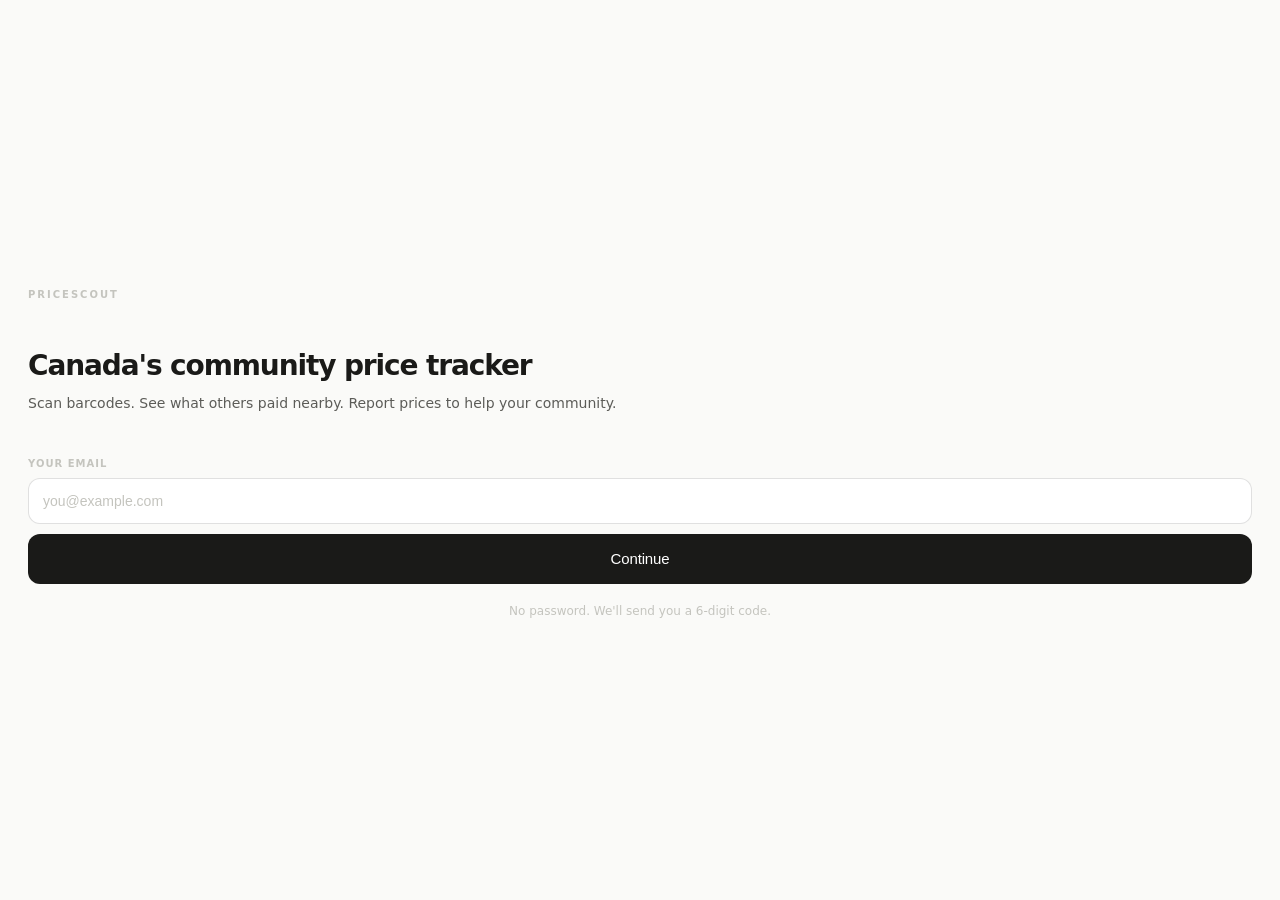
==== index.html @ a32fbfc9 "update7" ====
<!DOCTYPE html>
<html lang="en">
<head>
  <meta charset="UTF-8" />
  <meta name="viewport" content="width=device-width, initial-scale=1.0, viewport-fit=cover" />
  <meta name="theme-color" content="#FFFFFF" />
  <meta name="mobile-web-app-capable" content="yes" />
  <meta name="apple-mobile-web-app-capable" content="yes" />
  <meta name="apple-mobile-web-app-status-bar-style" content="default" />
  <meta name="apple-mobile-web-app-title" content="PriceScout" />
  <title>PriceScout</title>
  <link rel="manifest" href="manifest.json" />
  <link rel="stylesheet" href="css/style.css" />
</head>
<body>

  <!-- SCREEN: LOGIN (email entry) -->
  <div id="screen-login" class="screen active">
    <div class="screen-inner auth-screen">
      <div class="auth-logo">PRICESCOUT</div>
      <div class="auth-hero">Canada's community price tracker</div>
      <div class="auth-sub">Scan barcodes. See what others paid nearby. Report prices to help your community.</div>

      <div class="auth-form">
        <div class="form-group">
          <label class="form-label">Your email</label>
          <input type="email" id="loginEmail" placeholder="you@example.com" autocomplete="email" inputmode="email" />
        </div>
        <button class="btn-submit" id="btnSendCode">Continue</button>
      </div>

      <div class="auth-footer">No password. We'll send you a 6-digit code.</div>
    </div>
  </div>

  <!-- SCREEN: VERIFY CODE -->
  <div id="screen-verify" class="screen">
    <div class="screen-inner auth-screen">
      <button class="btn-back" id="btnBackToLogin">
        <svg width="16" height="16" viewBox="0 0 24 24" fill="none" stroke="currentColor" stroke-width="2.5"><polyline points="15 18 9 12 15 6"/></svg>
        Back
      </button>

      <div class="auth-logo">PRICESCOUT</div>
      <div class="auth-hero">Check your email</div>
      <div class="auth-sub" id="verifySub">We sent a 6-digit code to your email address.</div>

      <div class="auth-form">
        <div class="form-group">
          <label class="form-label">6-digit code</label>
          <input type="text" id="verifyCode" placeholder="000000" maxlength="6" inputmode="numeric" pattern="[0-9]*" autocomplete="one-time-code" class="verify-code-input" />
        </div>
        <button class="btn-submit" id="btnVerifyCode">Sign in</button>
        <button class="btn-ghost" id="btnResendCode">Resend code</button>
      </div>

      <div class="auth-footer">Code expires in 10 minutes.</div>
    </div>
  </div>


  <!-- SCREEN: ONBOARDING -->
  <div id="screen-onboard" class="screen">
    <div class="screen-inner auth-screen">
      <div class="auth-logo">PRICESCOUT</div>
      <div class="auth-hero">Welcome to the community</div>
      <div class="auth-sub">PriceScout runs on people like you. Scan a product, report what you paid, and help other Canadians shop smarter.</div>

      <div class="onboard-steps">
        <div class="onboard-step">
          <div class="onboard-icon">
            <svg width="20" height="20" viewBox="0 0 24 24" fill="none" stroke="currentColor" stroke-width="1.5"><path d="M23 19a2 2 0 0 1-2 2H3a2 2 0 0 1-2-2V8a2 2 0 0 1 2-2h4l2-3h6l2 3h4a2 2 0 0 1 2 2z"/><circle cx="12" cy="13" r="4"/></svg>
          </div>
          <div>
            <div class="onboard-step-title">Scan any barcode</div>
            <div class="onboard-step-body">Point your camera at any product barcode — groceries, electronics, hardware, anything.</div>
          </div>
        </div>
        <div class="onboard-step">
          <div class="onboard-icon">
            <svg width="20" height="20" viewBox="0 0 24 24" fill="none" stroke="currentColor" stroke-width="1.5"><path d="M21 10c0 7-9 13-9 13s-9-6-9-13a9 9 0 0 1 18 0z"/><circle cx="12" cy="10" r="3"/></svg>
          </div>
          <div>
            <div class="onboard-step-title">See prices near you</div>
            <div class="onboard-step-body">Community-reported prices from real stores in your area, sorted cheapest first.</div>
          </div>
        </div>
        <div class="onboard-step">
          <div class="onboard-icon">
            <svg width="20" height="20" viewBox="0 0 24 24" fill="none" stroke="currentColor" stroke-width="1.5"><line x1="12" y1="5" x2="12" y2="19"/><line x1="5" y1="12" x2="19" y2="12"/></svg>
          </div>
          <div>
            <div class="onboard-step-title">Report what you paid</div>
            <div class="onboard-step-body">Every report you submit helps someone else make a better decision. The data belongs to the community.</div>
          </div>
        </div>
        <div class="onboard-step">
          <div class="onboard-icon">
            <svg width="20" height="20" viewBox="0 0 24 24" fill="none" stroke="currentColor" stroke-width="1.5"><path d="M4 15s1-1 4-1 5 2 8 2 4-1 4-1V3s-1 1-4 1-5-2-8-2-4 1-4 1z"/><line x1="4" y1="22" x2="4" y2="15"/></svg>
          </div>
          <div>
            <div class="onboard-step-title">Flag outdated prices</div>
            <div class="onboard-step-body">See a price that's wrong? Flag it and suggest the current one. Three confirmations updates it automatically.</div>
          </div>
        </div>
      </div>

      <div class="onboard-note">No ads. No retailer relationships. No agenda.<br>Just Canadians helping Canadians.</div>

      <button class="btn-submit" id="btnStartScanning">Start scanning</button>
    </div>
  </div>

  <!-- SCREEN: SCAN -->
  <div id="screen-scan" class="screen">
    <header class="app-header">
      <div class="wordmark">PRICESCOUT</div>
      <button class="btn-account" id="btnAccount">
        <svg width="18" height="18" viewBox="0 0 24 24" fill="none" stroke="currentColor" stroke-width="2"><circle cx="12" cy="8" r="4"/><path d="M4 20c0-4 3.6-7 8-7s8 3 8 7"/></svg>
      </button>
    </header>
    <div class="scan-area">
      <div>
        <div class="hero-label">Scan anything.<br>Compare everywhere.</div>
        <div class="hero-sub">Community-reported Canadian prices</div>
      </div>
      <div class="scanner-frame" id="scannerFrame">
        <video id="cameraFeed" autoplay playsinline muted></video>
        <div class="scanner-overlay">
          <div class="corner tl"></div>
          <div class="corner tr"></div>
          <div class="corner bl"></div>
          <div class="corner br"></div>
          <div class="scan-line"></div>
        </div>
        <div class="scanner-idle" id="scannerIdle">
          <svg width="40" height="40" viewBox="0 0 24 24" fill="none" stroke="currentColor" stroke-width="1.5">
            <rect x="3" y="3" width="7" height="7" rx="1"/><rect x="14" y="3" width="7" height="7" rx="1"/>
            <rect x="3" y="14" width="7" height="7" rx="1"/>
            <path d="M14 14h2v2h-2zM18 14h3v3h-1M14 18v3h3M20 20h1v1h-1z"/>
          </svg>
          <div class="scanner-idle-text">Camera off</div>
        </div>
      </div>
      <div class="scan-actions">
        <button class="btn-primary" id="btnStartCamera">
          <svg width="18" height="18" viewBox="0 0 24 24" fill="none" stroke="currentColor" stroke-width="2"><path d="M23 19a2 2 0 0 1-2 2H3a2 2 0 0 1-2-2V8a2 2 0 0 1 2-2h4l2-3h6l2 3h4a2 2 0 0 1 2 2z"/><circle cx="12" cy="13" r="4"/></svg>
          Scan barcode
        </button>
        <div class="divider-row"><span class="divider-text">or enter manually</span></div>
        <div class="manual-entry">
          <input type="text" id="manualCode" placeholder="Barcode or model number" autocomplete="off" autocorrect="off" spellcheck="false" />
          <button class="btn-secondary" id="btnManualSearch">Search</button>
        </div>
      </div>
    </div>
  </div>

  <!-- SCREEN: RESULTS -->
  <div id="screen-results" class="screen">
    <div class="screen-inner">
      <div class="results-header">
        <button class="btn-back" id="btnBackToScan">
          <svg width="16" height="16" viewBox="0 0 24 24" fill="none" stroke="currentColor" stroke-width="2.5"><polyline points="15 18 9 12 15 6"/></svg>
          Back
        </button>
        <button class="btn-new-scan" id="btnNewScan">New scan</button>
      </div>
      <div class="results-product">
        <div class="results-product-name" id="resultsProductName">Loading...</div>
        <div class="results-meta" id="resultsMeta"></div>
      </div>
      <div class="location-bar">
        <div class="location-bar-inner">
          <svg width="13" height="13" viewBox="0 0 24 24" fill="none" stroke="currentColor" stroke-width="2"><circle cx="12" cy="12" r="3"/><path d="M12 1v4M12 19v4M4.22 4.22l2.83 2.83M16.95 16.95l2.83 2.83M1 12h4M19 12h4M4.22 19.78l2.83-2.83M16.95 7.05l2.83-2.83"/></svg>
          <span id="locationLabel">Detecting location...</span>
        </div>
        <div class="radius-pills">
          <button class="radius-pill" data-km="10">10km</button>
          <button class="radius-pill active" data-km="25">25km</button>
          <button class="radius-pill" data-km="50">50km</button>
          <button class="radius-pill" data-km="100">100km</button>
        </div>
      </div>
      <button class="btn-report" id="btnReport">
        <svg width="16" height="16" viewBox="0 0 24 24" fill="none" stroke="currentColor" stroke-width="2.5"><line x1="12" y1="5" x2="12" y2="19"/><line x1="5" y1="12" x2="19" y2="12"/></svg>
        Report a price
      </button>
      <div class="results-list" id="resultsList">
        <div class="loading-state">
          <div class="spinner"></div>
          <div class="loading-text">Looking up prices...</div>
        </div>
      </div>
    </div>
  </div>

  <!-- SCREEN: REPORT -->
  <div id="screen-report" class="screen">
    <div class="screen-inner">
      <button class="btn-back" id="btnBackToResults">
        <svg width="16" height="16" viewBox="0 0 24 24" fill="none" stroke="currentColor" stroke-width="2.5"><polyline points="15 18 9 12 15 6"/></svg>
        Back
      </button>
      <div class="report-header">
        <div class="report-title">Report a price</div>
        <div class="report-subtitle">Help other shoppers in your area</div>
      </div>
      <div class="product-preview">
        <div class="product-image-wrap" id="reportProductImage">
          <svg width="22" height="22" viewBox="0 0 24 24" fill="none" stroke="currentColor" stroke-width="1.5"><rect x="3" y="3" width="18" height="18" rx="2"/></svg>
        </div>
        <div>
          <div class="product-name" id="reportProductName">Product</div>
          <div class="product-brand" id="reportProductBrand"></div>
        </div>
      </div>
      <div class="form-section">
        <div class="form-group">
          <label class="form-label">Store name</label>
          <div class="autocomplete-wrap">
            <input type="text" id="reportStore" placeholder="e.g. Canadian Tire, Walmart, Costco" autocomplete="off" />
            <div class="autocomplete-list" id="storeList" style="display:none"></div>
          </div>
        </div>
        <div class="form-group">
          <label class="form-label">Price you paid</label>
          <div class="price-input-wrap">
            <span class="price-symbol">$</span>
            <input type="number" id="reportPrice" placeholder="0.00" step="0.01" min="0" />
          </div>
        </div>
        <div class="form-group">
          <label class="form-label">Your location</label>
          <div class="city-row" style="align-items:flex-start">
            <div class="autocomplete-wrap" style="flex:1">
              <input type="text" id="reportCity" placeholder="City" autocomplete="off" />
              <div class="autocomplete-list" id="cityList" style="display:none"></div>
            </div>
            <button class="btn-detect" id="btnDetectReport">
              <svg width="14" height="14" viewBox="0 0 24 24" fill="none" stroke="currentColor" stroke-width="2"><circle cx="12" cy="12" r="3"/><path d="M12 1v4M12 19v4M4.22 4.22l2.83 2.83M16.95 16.95l2.83 2.83M1 12h4M19 12h4M4.22 19.78l2.83-2.83M16.95 7.05l2.83-2.83"/></svg>
              Detect
            </button>
          </div>
        </div>
      </div>
      <button class="btn-submit" id="btnSubmitReport">Submit price</button>
    </div>
  </div>

  <!-- SCREEN: ACCOUNT -->
  <div id="screen-account" class="screen">
    <div class="screen-inner">
      <button class="btn-back" id="btnBackFromAccount">
        <svg width="16" height="16" viewBox="0 0 24 24" fill="none" stroke="currentColor" stroke-width="2.5"><polyline points="15 18 9 12 15 6"/></svg>
        Back
      </button>
      <div class="account-header">
        <div class="account-avatar" id="accountAvatar">?</div>
        <div class="account-email" id="accountEmail"></div>
        <div class="account-since" id="accountSince"></div>
      </div>
      <div class="account-stats">
        <div class="stat-card">
          <div class="stat-number" id="statReports">—</div>
          <div class="stat-label">Prices reported</div>
        </div>
      </div>
      <div class="donate-section">
        <div class="donate-label">PriceScout is free for everyone, forever.</div>
        <div class="donate-sub">If it's useful to you, help keep it running.</div>
        <a href="https://buymeacoffee.com/mypricescout" target="_blank" rel="noopener noreferrer" class="btn-donate">
          ☕ Buy me a coffee
        </a>
      </div>

      <button class="btn-signout" id="btnSignOut">Sign out</button>
    </div>
  </div>

  <div class="toast" id="toast"></div>
  <script src="js/cities.js"></script>
  <script src="js/app.js"></script>
</body>
</html>
---- css/style.css ----
*, *::before, *::after {
  box-sizing: border-box;
  margin: 0;
  padding: 0;
  -webkit-tap-highlight-color: transparent;
}

:root {
  --bg: #FAFAF8;
  --surface: #FFFFFF;
  --surface-2: #F4F3F0;
  --surface-3: #EBEBЕ8;
  --border: rgba(0,0,0,0.07);
  --border-mid: rgba(0,0,0,0.12);
  --border-strong: rgba(0,0,0,0.18);
  --ink: #1A1A18;
  --ink-2: #5C5C58;
  --ink-3: #9C9C96;
  --ink-4: #C4C4BE;
  --accent: #1A1A18;
  --green: #3B6D11;
  --green-bg: #EAF3DE;
  --amber: #854F0B;
  --amber-bg: #FAEEDA;
  --radius-xs: 6px;
  --radius-sm: 8px;
  --radius-md: 12px;
  --radius-lg: 16px;
  --radius-xl: 22px;
  --safe-top: env(safe-area-inset-top, 0px);
  --safe-bottom: env(safe-area-inset-bottom, 0px);
}

html, body {
  height: 100%;
  background: var(--bg);
  color: var(--ink);
  font-family: -apple-system, BlinkMacSystemFont, 'SF Pro Text', 'Segoe UI', system-ui, sans-serif;
  overflow: hidden;
  -webkit-font-smoothing: antialiased;
  font-size: 15px;
  line-height: 1.5;
}

.screen {
  position: fixed;
  inset: 0;
  display: none;
  flex-direction: column;
  background: var(--bg);
  overflow-y: auto;
  overflow-x: hidden;
  padding-top: var(--safe-top);
  padding-bottom: var(--safe-bottom);
}

.screen.active { display: flex; }

.screen-inner {
  display: flex;
  flex-direction: column;
  min-height: 100%;
  padding: 0 20px 48px;
}

/* ── AUTH SCREENS ── */

.auth-screen {
  padding: 0 28px 48px;
  justify-content: center;
  min-height: 100%;
}

.auth-logo {
  font-size: 10px;
  font-weight: 600;
  letter-spacing: 0.2em;
  color: var(--ink-4);
  text-transform: uppercase;
  margin-bottom: 48px;
  padding-top: 56px;
}

.auth-hero {
  font-size: 28px;
  font-weight: 600;
  color: var(--ink);
  letter-spacing: -0.04em;
  line-height: 1.15;
  margin-bottom: 10px;
}

.auth-sub {
  font-size: 14px;
  color: var(--ink-2);
  line-height: 1.65;
  margin-bottom: 40px;
}

.auth-form {
  display: flex;
  flex-direction: column;
  gap: 10px;
}

.auth-footer {
  font-size: 12px;
  color: var(--ink-4);
  text-align: center;
  margin-top: 18px;
  line-height: 1.6;
}

/* ── SCAN SCREEN ── */

.app-header {
  padding: 20px 20px 0;
  display: flex;
  align-items: center;
  justify-content: center;
  position: relative;
}

.wordmark {
  font-size: 10px;
  font-weight: 600;
  letter-spacing: 0.2em;
  color: var(--ink-4);
  text-transform: uppercase;
}

.btn-account {
  position: absolute;
  right: 20px;
  width: 34px;
  height: 34px;
  background: var(--surface);
  border: 0.5px solid var(--border-mid);
  border-radius: 50%;
  display: flex;
  align-items: center;
  justify-content: center;
  cursor: pointer;
  color: var(--ink-2);
  transition: background 0.15s;
}

.btn-account:active { background: var(--surface-2); }

.scan-area {
  flex: 1;
  display: flex;
  flex-direction: column;
  align-items: center;
  padding: 20px 20px 36px;
  gap: 22px;
}

.hero-label {
  font-size: 24px;
  font-weight: 600;
  color: var(--ink);
  text-align: center;
  letter-spacing: -0.035em;
  line-height: 1.2;
}

.hero-sub {
  font-size: 13px;
  color: var(--ink-3);
  text-align: center;
  margin-top: 7px;
  letter-spacing: 0.01em;
}

.scanner-frame {
  position: relative;
  width: 100%;
  max-width: 280px;
  aspect-ratio: 1 / 1;
  background: var(--surface);
  border-radius: var(--radius-xl);
  overflow: hidden;
  border: 0.5px solid var(--border-mid);
}

#cameraFeed {
  width: 100%;
  height: 100%;
  object-fit: cover;
  display: none;
}

#cameraFeed.active { display: block; }

.scanner-overlay {
  position: absolute;
  inset: 0;
  pointer-events: none;
}

.corner { position: absolute; width: 20px; height: 20px; }
.corner.tl { top: 18px; left: 18px; border-top: 1.5px solid var(--ink); border-left: 1.5px solid var(--ink); border-radius: 2px 0 0 0; }
.corner.tr { top: 18px; right: 18px; border-top: 1.5px solid var(--ink); border-right: 1.5px solid var(--ink); border-radius: 0 2px 0 0; }
.corner.bl { bottom: 18px; left: 18px; border-bottom: 1.5px solid var(--ink); border-left: 1.5px solid var(--ink); border-radius: 0 0 0 2px; }
.corner.br { bottom: 18px; right: 18px; border-bottom: 1.5px solid var(--ink); border-right: 1.5px solid var(--ink); border-radius: 0 0 2px 0; }

.scan-line {
  position: absolute;
  left: 22px;
  right: 22px;
  height: 1px;
  background: var(--ink);
  animation: scanMove 2.2s ease-in-out infinite;
  opacity: 0.15;
}

@keyframes scanMove {
  0%   { top: 22px; opacity: 0; }
  8%   { opacity: 0.15; }
  92%  { opacity: 0.15; }
  100% { top: calc(100% - 22px); opacity: 0; }
}

.scanner-idle {
  position: absolute;
  inset: 0;
  display: flex;
  flex-direction: column;
  align-items: center;
  justify-content: center;
  gap: 10px;
}

.scanner-idle svg { opacity: 0.12; }
.scanner-idle-text { font-size: 11px; color: var(--ink-4); letter-spacing: 0.06em; text-transform: uppercase; }

.scan-actions {
  width: 100%;
  max-width: 280px;
  display: flex;
  flex-direction: column;
  gap: 9px;
}

/* ── BUTTONS ── */

.btn-primary {
  width: 100%;
  height: 48px;
  background: var(--ink);
  color: #fff;
  border: none;
  border-radius: var(--radius-md);
  font-size: 14px;
  font-weight: 500;
  cursor: pointer;
  display: flex;
  align-items: center;
  justify-content: center;
  gap: 8px;
  transition: opacity 0.15s, transform 0.1s;
  letter-spacing: -0.01em;
}

.btn-primary:active { opacity: 0.75; transform: scale(0.98); }

.btn-secondary {
  height: 46px;
  padding: 0 16px;
  background: var(--surface);
  border: 0.5px solid var(--border-mid);
  border-radius: var(--radius-md);
  color: var(--ink);
  font-size: 14px;
  font-weight: 500;
  cursor: pointer;
  white-space: nowrap;
  transition: background 0.15s;
}

.btn-secondary:active { background: var(--surface-2); }

.btn-submit {
  width: 100%;
  height: 50px;
  background: var(--ink);
  color: #fff;
  border: none;
  border-radius: var(--radius-md);
  font-size: 15px;
  font-weight: 500;
  cursor: pointer;
  transition: opacity 0.15s, transform 0.1s;
  letter-spacing: -0.01em;
}

.btn-submit:active { opacity: 0.75; transform: scale(0.98); }
.btn-submit:disabled { opacity: 0.35; }

.btn-ghost {
  width: 100%;
  height: 44px;
  background: none;
  border: none;
  color: var(--ink-3);
  font-size: 14px;
  font-weight: 400;
  cursor: pointer;
}

.btn-ghost:active { opacity: 0.6; }

.btn-back {
  display: inline-flex;
  align-items: center;
  gap: 3px;
  background: none;
  border: none;
  color: var(--ink-3);
  font-size: 13px;
  font-weight: 400;
  cursor: pointer;
  padding: 18px 0 14px;
  letter-spacing: 0.01em;
}

.btn-detect {
  height: 46px;
  padding: 0 14px;
  background: var(--surface);
  border: 0.5px solid var(--border-mid);
  border-radius: var(--radius-md);
  color: var(--ink-2);
  font-size: 13px;
  font-weight: 500;
  cursor: pointer;
  display: flex;
  align-items: center;
  gap: 5px;
  white-space: nowrap;
}

.btn-detect:active { background: var(--surface-2); }

/* ── DIVIDER ── */

.divider-row {
  display: flex;
  align-items: center;
  gap: 10px;
  padding: 2px 0;
}

.divider-row::before, .divider-row::after {
  content: '';
  flex: 1;
  height: 0.5px;
  background: var(--border-mid);
}

.divider-text { font-size: 11px; color: var(--ink-4); letter-spacing: 0.04em; }

/* ── INPUTS ── */

.manual-entry { display: flex; gap: 8px; }

.manual-entry input {
  flex: 1;
  height: 46px;
  background: var(--surface);
  border: 0.5px solid var(--border-mid);
  border-radius: var(--radius-md);
  color: var(--ink);
  font-size: 14px;
  padding: 0 14px;
  outline: none;
  transition: border-color 0.15s;
  font-family: 'SF Mono', 'Fira Code', monospace;
  letter-spacing: 0.03em;
}

.manual-entry input::placeholder {
  color: var(--ink-4);
  font-family: -apple-system, system-ui, sans-serif;
  font-size: 13px;
  letter-spacing: 0;
}

.manual-entry input:focus { border-color: var(--border-strong); }

.form-group { display: flex; flex-direction: column; gap: 7px; }

.form-label {
  font-size: 10px;
  font-weight: 600;
  letter-spacing: 0.1em;
  color: var(--ink-4);
  text-transform: uppercase;
}

.form-group input {
  height: 46px;
  background: var(--surface);
  border: 0.5px solid var(--border-mid);
  border-radius: var(--radius-md);
  color: var(--ink);
  font-size: 15px;
  padding: 0 14px;
  outline: none;
  transition: border-color 0.15s;
  width: 100%;
}

.form-group input::placeholder { color: var(--ink-4); font-size: 14px; }
.form-group input:focus { border-color: var(--border-strong); }

.price-input-wrap { position: relative; display: flex; align-items: center; }

.price-symbol {
  position: absolute;
  left: 14px;
  font-size: 16px;
  font-weight: 500;
  color: var(--ink-3);
  pointer-events: none;
}

.price-input-wrap input {
  padding-left: 28px !important;
  font-size: 22px !important;
  font-weight: 600 !important;
  letter-spacing: -0.02em;
}

.city-row { display: flex; gap: 8px; }
.city-row input { flex: 1; }

/* ── RESULTS SCREEN ── */

.results-header {
  display: flex;
  justify-content: space-between;
  align-items: center;
}

.btn-new-scan {
  height: 30px;
  padding: 0 12px;
  background: var(--surface);
  border: 0.5px solid var(--border-mid);
  border-radius: var(--radius-xs);
  color: var(--ink-3);
  font-size: 12px;
  font-weight: 400;
  cursor: pointer;
  margin-top: 18px;
  letter-spacing: 0.01em;
}

.results-product {
  margin: 12px 0 18px;
  padding-bottom: 18px;
  border-bottom: 0.5px solid var(--border);
}

.results-product-name {
  font-size: 19px;
  font-weight: 600;
  line-height: 1.2;
  color: var(--ink);
  letter-spacing: -0.03em;
}

.results-meta {
  font-size: 12px;
  color: var(--ink-3);
  margin-top: 4px;
  letter-spacing: 0.01em;
}

.location-bar {
  display: flex;
  align-items: center;
  justify-content: space-between;
  margin-bottom: 14px;
  gap: 10px;
}

.location-bar-inner {
  display: flex;
  align-items: center;
  gap: 5px;
  font-size: 12px;
  color: var(--ink-3);
  flex: 1;
  min-width: 0;
  white-space: nowrap;
  overflow: hidden;
  text-overflow: ellipsis;
}

.radius-pills { display: flex; gap: 4px; flex-shrink: 0; }

.radius-pill {
  height: 26px;
  padding: 0 9px;
  background: var(--surface);
  border: 0.5px solid var(--border-mid);
  border-radius: 20px;
  color: var(--ink-3);
  font-size: 11px;
  font-weight: 500;
  cursor: pointer;
  transition: all 0.15s;
}

.radius-pill.active {
  background: var(--ink);
  border-color: var(--ink);
  color: #fff;
}

.btn-report {
  width: 100%;
  height: 42px;
  background: var(--surface);
  border: 0.5px solid var(--border-mid);
  border-radius: var(--radius-md);
  color: var(--ink-2);
  font-size: 13px;
  font-weight: 500;
  cursor: pointer;
  display: flex;
  align-items: center;
  justify-content: center;
  gap: 6px;
  margin-bottom: 16px;
  transition: background 0.15s;
  letter-spacing: 0.01em;
}

.btn-report:active { background: var(--surface-2); }

/* ── RESULT CARDS ── */

.results-count {
  font-size: 10px;
  font-weight: 600;
  letter-spacing: 0.1em;
  color: var(--ink-4);
  margin-bottom: 10px;
  text-transform: uppercase;
}

.loading-state {
  display: flex;
  flex-direction: column;
  align-items: center;
  gap: 14px;
  padding: 64px 20px;
}

.spinner {
  width: 22px;
  height: 22px;
  border: 1.5px solid var(--border-mid);
  border-top-color: var(--ink);
  border-radius: 50%;
  animation: spin 0.65s linear infinite;
}

@keyframes spin { to { transform: rotate(360deg); } }
.loading-text { font-size: 13px; color: var(--ink-3); }

.result-card {
  background: var(--surface);
  border: 0.5px solid var(--border);
  border-radius: var(--radius-lg);
  padding: 14px 16px;
  margin-bottom: 8px;
  display: flex;
  align-items: center;
  gap: 12px;
  position: relative;
  transition: border-color 0.15s;
}

.result-card.best-price { border-color: var(--border-strong); }

.best-badge {
  position: absolute;
  top: -1px;
  right: 14px;
  background: var(--ink);
  color: #fff;
  font-size: 9px;
  font-weight: 600;
  letter-spacing: 0.08em;
  padding: 3px 8px;
  border-radius: 0 0 6px 6px;
  text-transform: uppercase;
}

.result-store-initial {
  width: 38px;
  height: 38px;
  border-radius: var(--radius-sm);
  background: var(--surface-2);
  border: 0.5px solid var(--border);
  display: flex;
  align-items: center;
  justify-content: center;
  font-size: 14px;
  font-weight: 600;
  color: var(--ink-2);
  flex-shrink: 0;
}

.result-info { flex: 1; min-width: 0; }

.result-store {
  font-size: 14px;
  font-weight: 500;
  color: var(--ink);
  white-space: nowrap;
  overflow: hidden;
  text-overflow: ellipsis;
}

.result-location {
  font-size: 11px;
  color: var(--ink-3);
  margin-top: 2px;
  white-space: nowrap;
  overflow: hidden;
  text-overflow: ellipsis;
}

.result-age { font-size: 10px; color: var(--ink-4); margin-top: 2px; }

.result-right { text-align: right; flex-shrink: 0; }

.result-price {
  font-size: 18px;
  font-weight: 600;
  color: var(--ink);
  font-variant-numeric: tabular-nums;
  letter-spacing: -0.03em;
}

.result-price.best { color: var(--green); }

.flag-btn {
  background: none;
  border: none;
  cursor: pointer;
  padding: 4px;
  color: var(--ink-4);
  flex-shrink: 0;
  display: flex;
  align-items: center;
  transition: color 0.15s;
}

.flag-btn:active { color: var(--ink-2); }

/* ── EMPTY STATE ── */

.empty-state {
  text-align: center;
  padding: 52px 20px;
}

.empty-icon { font-size: 32px; margin-bottom: 14px; opacity: 0.25; }

.empty-title {
  font-size: 16px;
  font-weight: 600;
  color: var(--ink);
  margin-bottom: 8px;
  letter-spacing: -0.02em;
}

.empty-body {
  font-size: 13px;
  color: var(--ink-3);
  line-height: 1.65;
}

.empty-cta {
  display: inline-flex;
  align-items: center;
  gap: 6px;
  margin-top: 20px;
  height: 42px;
  padding: 0 18px;
  background: var(--ink);
  color: #fff;
  border: none;
  border-radius: var(--radius-md);
  font-size: 13px;
  font-weight: 500;
  cursor: pointer;
}

/* ── REPORT SCREEN ── */

.report-header { margin: 4px 0 20px; }

.report-title {
  font-size: 22px;
  font-weight: 600;
  letter-spacing: -0.035em;
  color: var(--ink);
}

.report-subtitle {
  font-size: 13px;
  color: var(--ink-3);
  margin-top: 5px;
}

.product-preview {
  display: flex;
  align-items: center;
  gap: 12px;
  background: var(--surface);
  border: 0.5px solid var(--border);
  border-radius: var(--radius-lg);
  padding: 12px 14px;
  margin-bottom: 24px;
}

.product-image-wrap {
  width: 40px;
  height: 40px;
  border-radius: var(--radius-sm);
  background: var(--surface-2);
  overflow: hidden;
  flex-shrink: 0;
  display: flex;
  align-items: center;
  justify-content: center;
}

.product-image-wrap img { width: 100%; height: 100%; object-fit: contain; }
.product-image-wrap svg { opacity: 0.18; }

.product-name {
  font-size: 13px;
  font-weight: 500;
  color: var(--ink);
  line-height: 1.35;
}

.product-brand { font-size: 11px; color: var(--ink-3); margin-top: 2px; }

.form-section { display: flex; flex-direction: column; gap: 16px; flex: 1; }

/* ── ACCOUNT SCREEN ── */

.account-header {
  display: flex;
  flex-direction: column;
  align-items: center;
  padding: 24px 0 28px;
  border-bottom: 0.5px solid var(--border);
  margin-bottom: 24px;
}

.account-avatar {
  width: 56px;
  height: 56px;
  background: var(--surface-2);
  border: 0.5px solid var(--border-mid);
  border-radius: 50%;
  display: flex;
  align-items: center;
  justify-content: center;
  font-size: 20px;
  font-weight: 600;
  color: var(--ink-2);
  margin-bottom: 12px;
}

.account-email { font-size: 15px; font-weight: 500; color: var(--ink); margin-bottom: 3px; }
.account-since { font-size: 12px; color: var(--ink-4); }

.account-stats { display: flex; gap: 10px; margin-bottom: 28px; }

.stat-card {
  flex: 1;
  background: var(--surface);
  border: 0.5px solid var(--border);
  border-radius: var(--radius-lg);
  padding: 18px;
  text-align: center;
}

.stat-number {
  font-size: 28px;
  font-weight: 600;
  color: var(--ink);
  letter-spacing: -0.04em;
  margin-bottom: 4px;
}

.stat-label { font-size: 11px; color: var(--ink-3); letter-spacing: 0.02em; }

.btn-signout {
  width: 100%;
  height: 46px;
  background: none;
  border: 0.5px solid var(--border-mid);
  border-radius: var(--radius-md);
  color: var(--ink-3);
  font-size: 14px;
  font-weight: 400;
  cursor: pointer;
}

.btn-signout:active { background: var(--surface-2); }

/* ── DONATE ── */

.donate-section {
  background: var(--surface);
  border: 0.5px solid var(--border);
  border-radius: var(--radius-lg);
  padding: 20px;
  text-align: center;
  margin-bottom: 14px;
}

.donate-label {
  font-size: 14px;
  font-weight: 500;
  color: var(--ink);
  letter-spacing: -0.01em;
  margin-bottom: 5px;
}

.donate-sub {
  font-size: 12px;
  color: var(--ink-3);
  margin-bottom: 16px;
  line-height: 1.6;
}

.btn-donate {
  display: inline-flex;
  align-items: center;
  gap: 7px;
  height: 42px;
  padding: 0 18px;
  background: #FFDD00;
  color: #3A2800;
  border-radius: var(--radius-md);
  font-size: 13px;
  font-weight: 600;
  text-decoration: none;
  transition: opacity 0.15s;
}

.btn-donate:active { opacity: 0.85; }

/* ── AUTOCOMPLETE ── */

.autocomplete-wrap { position: relative; width: 100%; }

.autocomplete-list {
  position: absolute;
  top: calc(100% + 4px);
  left: 0;
  right: 0;
  background: var(--surface);
  border: 0.5px solid var(--border-mid);
  border-radius: var(--radius-md);
  box-shadow: 0 4px 16px rgba(0,0,0,0.06);
  z-index: 50;
  max-height: 190px;
  overflow-y: auto;
}

.autocomplete-item {
  padding: 11px 14px;
  font-size: 14px;
  color: var(--ink);
  cursor: pointer;
  border-bottom: 0.5px solid var(--border);
}

.autocomplete-item:last-child { border-bottom: none; }
.autocomplete-item:active { background: var(--surface-2); }

/* ── FLAG / SUGGESTION ── */

.flag-notice {
  background: var(--amber-bg);
  border: 0.5px solid rgba(133,79,11,0.2);
  border-radius: var(--radius-md);
  padding: 13px 14px;
  margin-top: 6px;
  margin-bottom: 4px;
}

.flag-notice-title {
  font-size: 10px;
  font-weight: 700;
  letter-spacing: 0.1em;
  text-transform: uppercase;
  color: var(--amber);
  margin-bottom: 6px;
}

.flag-notice-body {
  font-size: 13px;
  color: var(--amber);
  line-height: 1.55;
  margin-bottom: 10px;
}

.suggest-price-row { display: flex; gap: 8px; align-items: center; }
.suggest-price-wrap { position: relative; flex: 1; }

.suggest-price-input {
  width: 100%;
  height: 36px;
  background: rgba(255,255,255,0.7);
  border: 0.5px solid rgba(133,79,11,0.3);
  border-radius: var(--radius-sm);
  padding: 0 10px 0 22px;
  font-size: 15px;
  font-weight: 600;
  color: var(--ink);
  outline: none;
}

.suggest-price-symbol {
  position: absolute;
  left: 8px;
  top: 50%;
  transform: translateY(-50%);
  font-size: 13px;
  color: var(--ink-3);
  pointer-events: none;
}

.btn-suggest {
  height: 36px;
  padding: 0 14px;
  background: var(--amber);
  color: #fff;
  border: none;
  border-radius: var(--radius-sm);
  font-size: 12px;
  font-weight: 600;
  cursor: pointer;
  white-space: nowrap;
}

.btn-suggest:active { opacity: 0.85; }

.confirm-notice {
  background: var(--green-bg);
  border: 0.5px solid rgba(59,109,17,0.2);
  border-radius: var(--radius-md);
  padding: 10px 14px;
  margin-top: 6px;
  font-size: 12px;
  color: var(--green);
  font-weight: 500;
}

.btn-confirm-price {
  display: inline-flex;
  align-items: center;
  gap: 5px;
  margin-top: 8px;
  height: 30px;
  padding: 0 12px;
  background: var(--green);
  color: #fff;
  border: none;
  border-radius: var(--radius-sm);
  font-size: 12px;
  font-weight: 600;
  cursor: pointer;
}

/* ── TOAST ── */

.toast {
  position: fixed;
  bottom: calc(20px + var(--safe-bottom));
  left: 20px;
  right: 20px;
  background: var(--ink);
  color: rgba(255,255,255,0.9);
  font-size: 13px;
  font-weight: 400;
  padding: 11px 16px;
  border-radius: var(--radius-md);
  text-align: center;
  pointer-events: none;
  opacity: 0;
  transform: translateY(5px);
  transition: opacity 0.2s, transform 0.2s;
  z-index: 100;
  letter-spacing: 0.01em;
}

.toast.visible { opacity: 1; transform: translateY(0); }

/* ── LOCATION / VERIFY SCREENS ── */

#screen-location .screen-inner { padding-top: 0; }
#screen-location .location-section { flex: 1; }

.section-label {
  font-size: 10px;
  font-weight: 600;
  letter-spacing: 0.1em;
  color: var(--ink-4);
  margin-bottom: 9px;
  text-transform: uppercase;
}

.country-row { margin-top: 22px; }

.country-row select {
  width: 100%;
  height: 46px;
  background: var(--surface);
  border: 0.5px solid var(--border-mid);
  border-radius: var(--radius-md);
  color: var(--ink);
  font-size: 15px;
  padding: 0 14px;
  outline: none;
  appearance: none;
  background-image: url("data:image/svg+xml,%3Csvg xmlns='http://www.w3.org/2000/svg' width='12' height='12' viewBox='0 0 24 24' fill='none' stroke='%23C4C4BE' stroke-width='2'%3E%3Cpolyline points='6 9 12 15 18 9'/%3E%3C/svg%3E");
  background-repeat: no-repeat;
  background-position: right 14px center;
  cursor: pointer;
}

#screen-verify .auth-screen { padding-top: 0; }

.verify-code-input {
  font-size: 32px !important;
  font-weight: 600 !important;
  letter-spacing: 0.22em !important;
  text-align: center !important;
}

/* ── ONBOARDING ── */

.onboard-steps {
  display: flex;
  flex-direction: column;
  gap: 0;
  margin-bottom: 28px;
}

.onboard-step {
  display: flex;
  align-items: flex-start;
  gap: 14px;
  padding: 16px 0;
  border-bottom: 0.5px solid var(--border);
}

.onboard-step:last-child { border-bottom: none; }

.onboard-icon {
  width: 36px;
  height: 36px;
  background: var(--surface-2);
  border: 0.5px solid var(--border);
  border-radius: var(--radius-sm);
  display: flex;
  align-items: center;
  justify-content: center;
  flex-shrink: 0;
  color: var(--ink-2);
}

.onboard-step-title {
  font-size: 14px;
  font-weight: 500;
  color: var(--ink);
  margin-bottom: 3px;
  letter-spacing: -0.01em;
}

.onboard-step-body {
  font-size: 13px;
  color: var(--ink-3);
  line-height: 1.55;
}

.onboard-note {
  font-size: 12px;
  color: var(--ink-4);
  text-align: center;
  line-height: 1.7;
  margin-bottom: 24px;
}

/* ── UNDO TOAST ── */

.undo-toast {
  position: fixed;
  bottom: calc(20px + var(--safe-bottom));
  left: 20px;
  right: 20px;
  background: var(--ink);
  color: rgba(255,255,255,0.9);
  font-size: 13px;
  padding: 0 16px;
  height: 46px;
  border-radius: var(--radius-md);
  display: flex;
  align-items: center;
  justify-content: space-between;
  pointer-events: all;
  opacity: 0;
  transform: translateY(5px);
  transition: opacity 0.2s, transform 0.2s;
  z-index: 101;
}

.undo-toast.visible { opacity: 1; transform: translateY(0); }

.undo-btn {
  background: none;
  border: 0.5px solid rgba(255,255,255,0.3);
  color: #fff;
  font-size: 12px;
  font-weight: 600;
  padding: 5px 12px;
  border-radius: var(--radius-xs);
  cursor: pointer;
  letter-spacing: 0.02em;
  flex-shrink: 0;
}
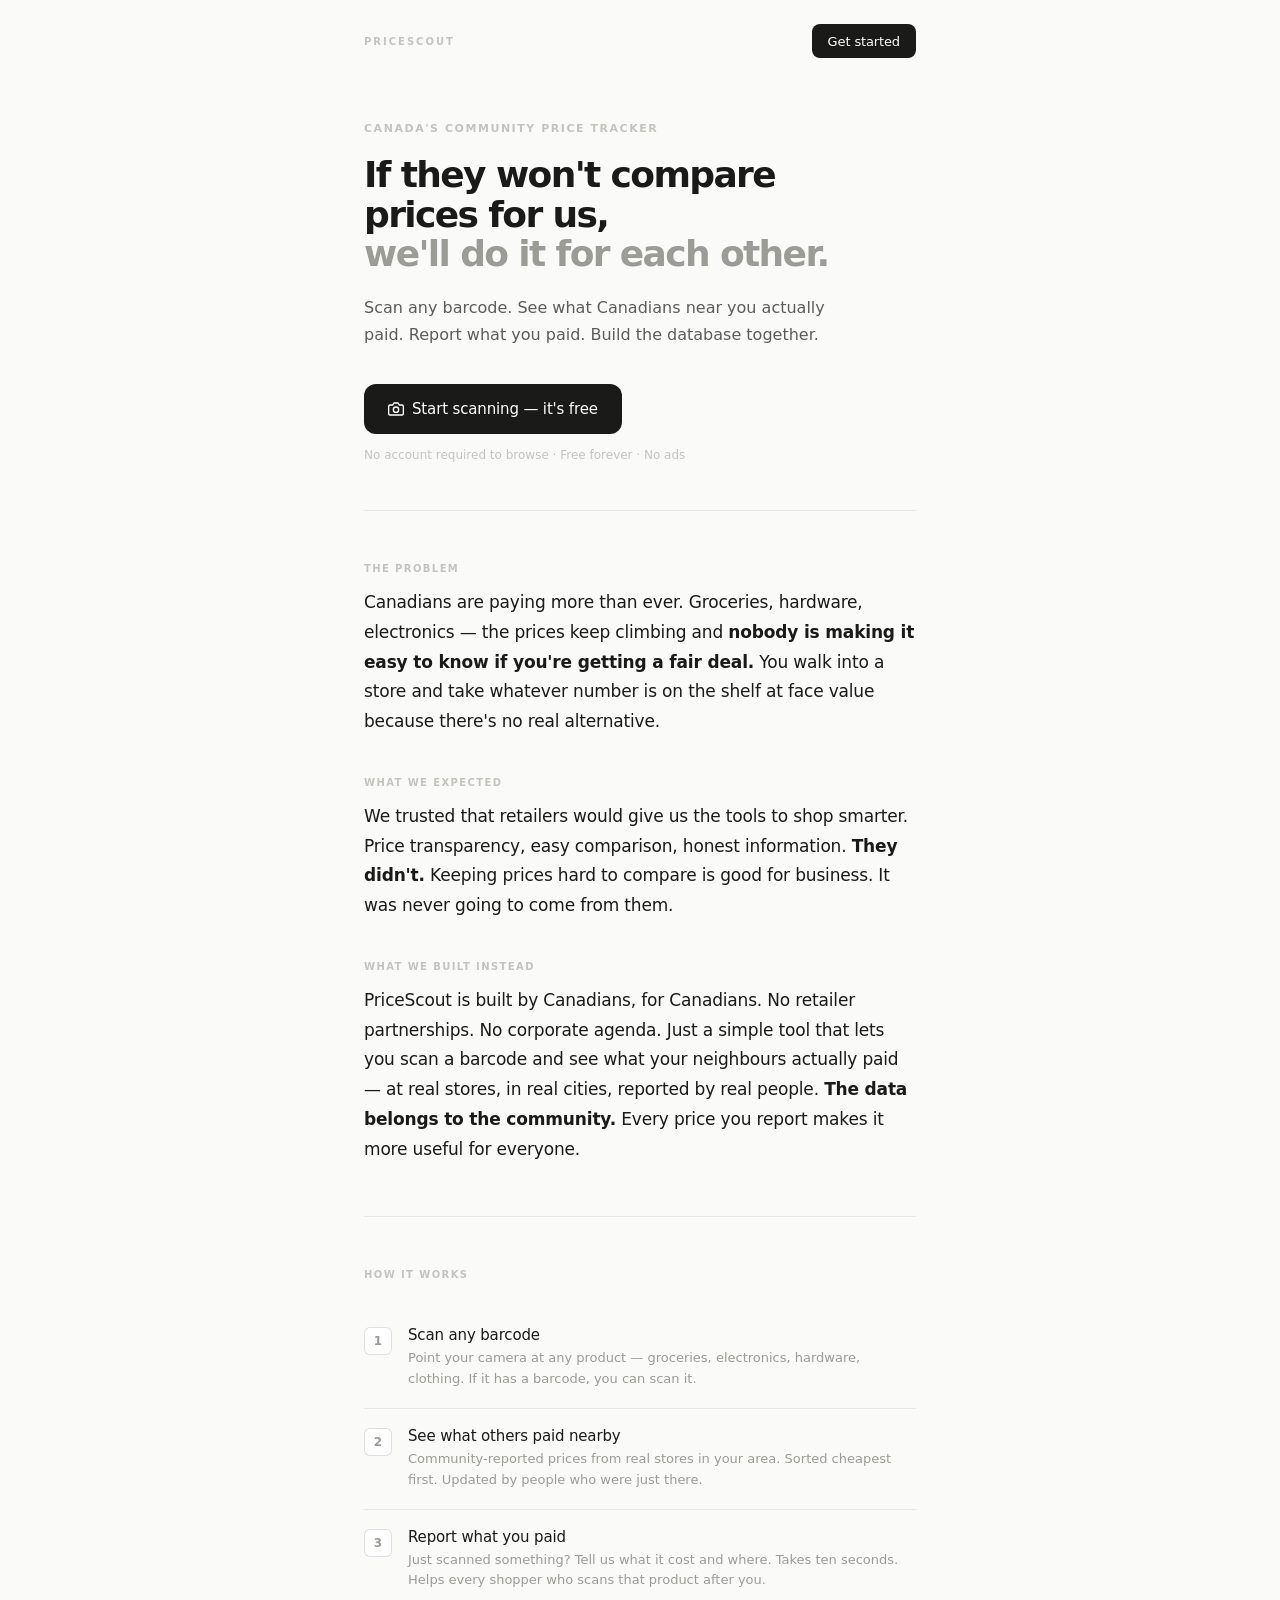
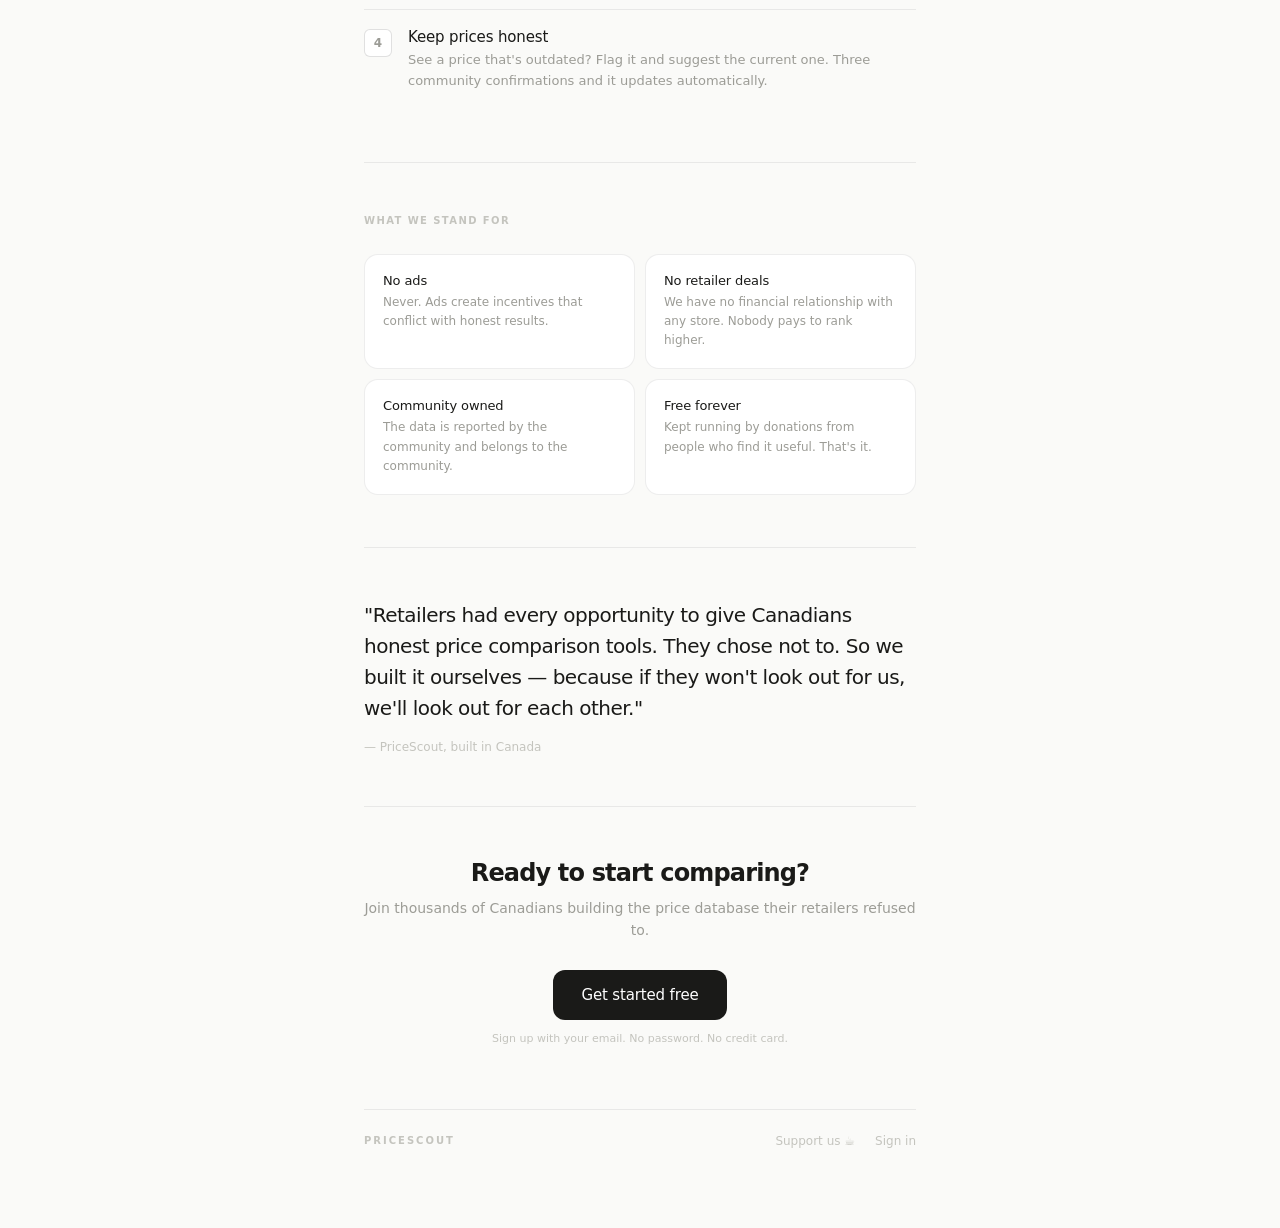
==== commit cbe1f5f3: "update9" ====
--- a/index.html
+++ b/index.html
@@ -2,284 +2,469 @@
 <html lang="en">
 <head>
   <meta charset="UTF-8" />
-  <meta name="viewport" content="width=device-width, initial-scale=1.0, viewport-fit=cover" />
-  <meta name="theme-color" content="#FFFFFF" />
-  <meta name="mobile-web-app-capable" content="yes" />
-  <meta name="apple-mobile-web-app-capable" content="yes" />
-  <meta name="apple-mobile-web-app-status-bar-style" content="default" />
-  <meta name="apple-mobile-web-app-title" content="PriceScout" />
-  <title>PriceScout</title>
-  <link rel="manifest" href="manifest.json" />
-  <link rel="stylesheet" href="css/style.css" />
+  <meta name="viewport" content="width=device-width, initial-scale=1.0" />
+  <meta name="theme-color" content="#FAFAF8" />
+  <meta name="description" content="Canada's community price comparison app. Scan any barcode, see what your neighbours paid nearby, and help build the database together. Free, forever." />
+  <meta property="og:title" content="PriceScout — If they won't compare prices for us, we'll do it for each other." />
+  <meta property="og:description" content="Community-reported Canadian prices. Scan any barcode, see what people near you actually paid." />
+  <meta property="og:url" content="https://mypricescout.ca" />
+  <title>PriceScout — Canada's Community Price Tracker</title>
+  <style>
+    *, *::before, *::after { box-sizing: border-box; margin: 0; padding: 0; }
+
+    :root {
+      --bg: #FAFAF8;
+      --surface: #FFFFFF;
+      --border: rgba(0,0,0,0.07);
+      --border-mid: rgba(0,0,0,0.12);
+      --ink: #1A1A18;
+      --ink-2: #5C5C58;
+      --ink-3: #9C9C96;
+      --ink-4: #C4C4BE;
+    }
+
+    html { background: var(--bg); color: var(--ink); font-family: -apple-system, BlinkMacSystemFont, 'SF Pro Text', 'Segoe UI', system-ui, sans-serif; -webkit-font-smoothing: antialiased; }
+
+    body { max-width: 600px; margin: 0 auto; padding: 0 24px 80px; }
+
+    /* ── NAV ── */
+    nav {
+      display: flex;
+      align-items: center;
+      justify-content: space-between;
+      padding: 24px 0 0;
+    }
+
+    .nav-logo {
+      font-size: 10px;
+      font-weight: 600;
+      letter-spacing: 0.2em;
+      color: var(--ink-4);
+      text-transform: uppercase;
+      text-decoration: none;
+    }
+
+    .nav-cta {
+      height: 34px;
+      padding: 0 16px;
+      background: var(--ink);
+      color: #fff;
+      border: none;
+      border-radius: 8px;
+      font-size: 13px;
+      font-weight: 500;
+      cursor: pointer;
+      text-decoration: none;
+      display: flex;
+      align-items: center;
+      letter-spacing: -0.01em;
+    }
+
+    /* ── HERO ── */
+    .hero {
+      padding: 64px 0 48px;
+      border-bottom: 0.5px solid var(--border);
+    }
+
+    .hero-eyebrow {
+      font-size: 11px;
+      font-weight: 600;
+      letter-spacing: 0.14em;
+      color: var(--ink-4);
+      text-transform: uppercase;
+      margin-bottom: 20px;
+    }
+
+    .hero-headline {
+      font-size: 36px;
+      font-weight: 600;
+      color: var(--ink);
+      letter-spacing: -0.045em;
+      line-height: 1.1;
+      margin-bottom: 20px;
+    }
+
+    .hero-headline em {
+      font-style: normal;
+      color: var(--ink-3);
+    }
+
+    .hero-sub {
+      font-size: 16px;
+      color: var(--ink-2);
+      line-height: 1.7;
+      margin-bottom: 36px;
+      max-width: 480px;
+    }
+
+    .hero-cta {
+      display: inline-flex;
+      align-items: center;
+      gap: 8px;
+      height: 50px;
+      padding: 0 24px;
+      background: var(--ink);
+      color: #fff;
+      border-radius: 12px;
+      font-size: 15px;
+      font-weight: 500;
+      text-decoration: none;
+      letter-spacing: -0.01em;
+      transition: opacity 0.15s;
+    }
+
+    .hero-cta:active { opacity: 0.75; }
+
+    .hero-note {
+      font-size: 12px;
+      color: var(--ink-4);
+      margin-top: 14px;
+    }
+
+    /* ── STORY ── */
+    .story {
+      padding: 52px 0;
+      border-bottom: 0.5px solid var(--border);
+    }
+
+    .story-section {
+      margin-bottom: 40px;
+    }
+
+    .story-section:last-child { margin-bottom: 0; }
+
+    .story-label {
+      font-size: 10px;
+      font-weight: 600;
+      letter-spacing: 0.14em;
+      color: var(--ink-4);
+      text-transform: uppercase;
+      margin-bottom: 14px;
+    }
+
+    .story-text {
+      font-size: 17px;
+      color: var(--ink);
+      line-height: 1.75;
+      letter-spacing: -0.01em;
+    }
+
+    .story-text strong {
+      font-weight: 600;
+      color: var(--ink);
+    }
+
+    /* ── HOW IT WORKS ── */
+    .how {
+      padding: 52px 0;
+      border-bottom: 0.5px solid var(--border);
+    }
+
+    .section-title {
+      font-size: 10px;
+      font-weight: 600;
+      letter-spacing: 0.14em;
+      color: var(--ink-4);
+      text-transform: uppercase;
+      margin-bottom: 28px;
+    }
+
+    .steps {
+      display: flex;
+      flex-direction: column;
+      gap: 0;
+    }
+
+    .step {
+      display: flex;
+      gap: 16px;
+      align-items: flex-start;
+      padding: 18px 0;
+      border-bottom: 0.5px solid var(--border);
+    }
+
+    .step:last-child { border-bottom: none; }
+
+    .step-num {
+      width: 28px;
+      height: 28px;
+      background: var(--surface);
+      border: 0.5px solid var(--border-mid);
+      border-radius: 6px;
+      display: flex;
+      align-items: center;
+      justify-content: center;
+      font-size: 12px;
+      font-weight: 600;
+      color: var(--ink-3);
+      flex-shrink: 0;
+      margin-top: 1px;
+    }
+
+    .step-title {
+      font-size: 15px;
+      font-weight: 500;
+      color: var(--ink);
+      margin-bottom: 4px;
+      letter-spacing: -0.01em;
+    }
+
+    .step-body {
+      font-size: 13px;
+      color: var(--ink-3);
+      line-height: 1.6;
+    }
+
+    /* ── VALUES ── */
+    .values {
+      padding: 52px 0;
+      border-bottom: 0.5px solid var(--border);
+    }
+
+    .value-grid {
+      display: grid;
+      grid-template-columns: 1fr 1fr;
+      gap: 10px;
+    }
+
+    .value-card {
+      background: var(--surface);
+      border: 0.5px solid var(--border);
+      border-radius: 14px;
+      padding: 18px;
+    }
+
+    .value-card-title {
+      font-size: 13px;
+      font-weight: 500;
+      color: var(--ink);
+      margin-bottom: 5px;
+      letter-spacing: -0.01em;
+    }
+
+    .value-card-body {
+      font-size: 12px;
+      color: var(--ink-3);
+      line-height: 1.6;
+    }
+
+    /* ── MANIFESTO ── */
+    .manifesto {
+      padding: 52px 0;
+      border-bottom: 0.5px solid var(--border);
+    }
+
+    .manifesto-quote {
+      font-size: 20px;
+      font-weight: 500;
+      color: var(--ink);
+      line-height: 1.55;
+      letter-spacing: -0.025em;
+    }
+
+    .manifesto-attr {
+      font-size: 12px;
+      color: var(--ink-4);
+      margin-top: 16px;
+    }
+
+    /* ── CTA FOOTER ── */
+    .cta-footer {
+      padding: 52px 0 0;
+      text-align: center;
+    }
+
+    .cta-footer-title {
+      font-size: 24px;
+      font-weight: 600;
+      color: var(--ink);
+      letter-spacing: -0.035em;
+      margin-bottom: 10px;
+    }
+
+    .cta-footer-sub {
+      font-size: 14px;
+      color: var(--ink-3);
+      margin-bottom: 28px;
+      line-height: 1.6;
+    }
+
+    .cta-footer-btn {
+      display: inline-flex;
+      align-items: center;
+      gap: 8px;
+      height: 50px;
+      padding: 0 28px;
+      background: var(--ink);
+      color: #fff;
+      border-radius: 12px;
+      font-size: 15px;
+      font-weight: 500;
+      text-decoration: none;
+      letter-spacing: -0.01em;
+    }
+
+    .cta-footer-note {
+      font-size: 11px;
+      color: var(--ink-4);
+      margin-top: 12px;
+    }
+
+    /* ── FOOTER ── */
+    footer {
+      margin-top: 64px;
+      padding-top: 24px;
+      border-top: 0.5px solid var(--border);
+      display: flex;
+      align-items: center;
+      justify-content: space-between;
+    }
+
+    .footer-logo {
+      font-size: 10px;
+      font-weight: 600;
+      letter-spacing: 0.2em;
+      color: var(--ink-4);
+      text-transform: uppercase;
+    }
+
+    .footer-links {
+      display: flex;
+      gap: 20px;
+    }
+
+    .footer-links a {
+      font-size: 12px;
+      color: var(--ink-4);
+      text-decoration: none;
+    }
+
+    .footer-links a:hover { color: var(--ink-2); }
+
+    @media (max-width: 420px) {
+      .hero-headline { font-size: 30px; }
+      .value-grid { grid-template-columns: 1fr; }
+    }
+  </style>
 </head>
 <body>
 
-  <!-- SCREEN: LOGIN (email entry) -->
-  <div id="screen-login" class="screen active">
-    <div class="screen-inner auth-screen">
-      <div class="auth-logo">PRICESCOUT</div>
-      <div class="auth-hero">Canada's community price tracker</div>
-      <div class="auth-sub">Scan barcodes. See what others paid nearby. Report prices to help your community.</div>
-
-      <div class="auth-form">
-        <div class="form-group">
-          <label class="form-label">Your email</label>
-          <input type="email" id="loginEmail" placeholder="you@example.com" autocomplete="email" inputmode="email" />
+  <nav>
+    <a href="/" class="nav-logo">PriceScout</a>
+    <a href="/app.html" class="nav-cta">Get started</a>
+  </nav>
+
+  <!-- HERO -->
+  <section class="hero">
+    <div class="hero-eyebrow">Canada's community price tracker</div>
+    <h1 class="hero-headline">If they won't compare<br>prices for us,<br><em>we'll do it for each other.</em></h1>
+    <p class="hero-sub">Scan any barcode. See what Canadians near you actually paid. Report what you paid. Build the database together.</p>
+    <a href="/app.html" class="hero-cta">
+      <svg width="16" height="16" viewBox="0 0 24 24" fill="none" stroke="currentColor" stroke-width="2"><path d="M23 19a2 2 0 0 1-2 2H3a2 2 0 0 1-2-2V8a2 2 0 0 1 2-2h4l2-3h6l2 3h4a2 2 0 0 1 2 2z"/><circle cx="12" cy="13" r="4"/></svg>
+      Start scanning — it's free
+    </a>
+    <div class="hero-note">No account required to browse · Free forever · No ads</div>
+  </section>
+
+  <!-- STORY -->
+  <section class="story">
+    <div class="story-section">
+      <div class="story-label">The problem</div>
+      <p class="story-text">Canadians are paying more than ever. Groceries, hardware, electronics — the prices keep climbing and <strong>nobody is making it easy to know if you're getting a fair deal.</strong> You walk into a store and take whatever number is on the shelf at face value because there's no real alternative.</p>
+    </div>
+
+    <div class="story-section">
+      <div class="story-label">What we expected</div>
+      <p class="story-text">We trusted that retailers would give us the tools to shop smarter. Price transparency, easy comparison, honest information. <strong>They didn't.</strong> Keeping prices hard to compare is good for business. It was never going to come from them.</p>
+    </div>
+
+    <div class="story-section">
+      <div class="story-label">What we built instead</div>
+      <p class="story-text">PriceScout is built by Canadians, for Canadians. No retailer partnerships. No corporate agenda. Just a simple tool that lets you scan a barcode and see what your neighbours actually paid — at real stores, in real cities, reported by real people. <strong>The data belongs to the community.</strong> Every price you report makes it more useful for everyone.</p>
+    </div>
+  </section>
+
+  <!-- HOW IT WORKS -->
+  <section class="how">
+    <div class="section-title">How it works</div>
+    <div class="steps">
+      <div class="step">
+        <div class="step-num">1</div>
+        <div>
+          <div class="step-title">Scan any barcode</div>
+          <div class="step-body">Point your camera at any product — groceries, electronics, hardware, clothing. If it has a barcode, you can scan it.</div>
         </div>
-        <button class="btn-submit" id="btnSendCode">Continue</button>
-      </div>
-
-      <div class="auth-footer">No password. We'll send you a 6-digit code.</div>
-    </div>
-  </div>
-
-  <!-- SCREEN: VERIFY CODE -->
-  <div id="screen-verify" class="screen">
-    <div class="screen-inner auth-screen">
-      <button class="btn-back" id="btnBackToLogin">
-        <svg width="16" height="16" viewBox="0 0 24 24" fill="none" stroke="currentColor" stroke-width="2.5"><polyline points="15 18 9 12 15 6"/></svg>
-        Back
-      </button>
-
-      <div class="auth-logo">PRICESCOUT</div>
-      <div class="auth-hero">Check your email</div>
-      <div class="auth-sub" id="verifySub">We sent a 6-digit code to your email address.</div>
-
-      <div class="auth-form">
-        <div class="form-group">
-          <label class="form-label">6-digit code</label>
-          <input type="text" id="verifyCode" placeholder="000000" maxlength="6" inputmode="numeric" pattern="[0-9]*" autocomplete="one-time-code" class="verify-code-input" />
+      </div>
+      <div class="step">
+        <div class="step-num">2</div>
+        <div>
+          <div class="step-title">See what others paid nearby</div>
+          <div class="step-body">Community-reported prices from real stores in your area. Sorted cheapest first. Updated by people who were just there.</div>
         </div>
-        <button class="btn-submit" id="btnVerifyCode">Sign in</button>
-        <button class="btn-ghost" id="btnResendCode">Resend code</button>
-      </div>
-
-      <div class="auth-footer">Code expires in 10 minutes.</div>
-    </div>
-  </div>
-
-
-  <!-- SCREEN: ONBOARDING -->
-  <div id="screen-onboard" class="screen">
-    <div class="screen-inner auth-screen">
-      <div class="auth-logo">PRICESCOUT</div>
-      <div class="auth-hero">Welcome to the community</div>
-      <div class="auth-sub">PriceScout runs on people like you. Scan a product, report what you paid, and help other Canadians shop smarter.</div>
-
-      <div class="onboard-steps">
-        <div class="onboard-step">
-          <div class="onboard-icon">
-            <svg width="20" height="20" viewBox="0 0 24 24" fill="none" stroke="currentColor" stroke-width="1.5"><path d="M23 19a2 2 0 0 1-2 2H3a2 2 0 0 1-2-2V8a2 2 0 0 1 2-2h4l2-3h6l2 3h4a2 2 0 0 1 2 2z"/><circle cx="12" cy="13" r="4"/></svg>
-          </div>
-          <div>
-            <div class="onboard-step-title">Scan any barcode</div>
-            <div class="onboard-step-body">Point your camera at any product barcode — groceries, electronics, hardware, anything.</div>
-          </div>
+      </div>
+      <div class="step">
+        <div class="step-num">3</div>
+        <div>
+          <div class="step-title">Report what you paid</div>
+          <div class="step-body">Just scanned something? Tell us what it cost and where. Takes ten seconds. Helps every shopper who scans that product after you.</div>
         </div>
-        <div class="onboard-step">
-          <div class="onboard-icon">
-            <svg width="20" height="20" viewBox="0 0 24 24" fill="none" stroke="currentColor" stroke-width="1.5"><path d="M21 10c0 7-9 13-9 13s-9-6-9-13a9 9 0 0 1 18 0z"/><circle cx="12" cy="10" r="3"/></svg>
-          </div>
-          <div>
-            <div class="onboard-step-title">See prices near you</div>
-            <div class="onboard-step-body">Community-reported prices from real stores in your area, sorted cheapest first.</div>
-          </div>
+      </div>
+      <div class="step">
+        <div class="step-num">4</div>
+        <div>
+          <div class="step-title">Keep prices honest</div>
+          <div class="step-body">See a price that's outdated? Flag it and suggest the current one. Three community confirmations and it updates automatically.</div>
         </div>
-        <div class="onboard-step">
-          <div class="onboard-icon">
-            <svg width="20" height="20" viewBox="0 0 24 24" fill="none" stroke="currentColor" stroke-width="1.5"><line x1="12" y1="5" x2="12" y2="19"/><line x1="5" y1="12" x2="19" y2="12"/></svg>
-          </div>
-          <div>
-            <div class="onboard-step-title">Report what you paid</div>
-            <div class="onboard-step-body">Every report you submit helps someone else make a better decision. The data belongs to the community.</div>
-          </div>
-        </div>
-        <div class="onboard-step">
-          <div class="onboard-icon">
-            <svg width="20" height="20" viewBox="0 0 24 24" fill="none" stroke="currentColor" stroke-width="1.5"><path d="M4 15s1-1 4-1 5 2 8 2 4-1 4-1V3s-1 1-4 1-5-2-8-2-4 1-4 1z"/><line x1="4" y1="22" x2="4" y2="15"/></svg>
-          </div>
-          <div>
-            <div class="onboard-step-title">Flag outdated prices</div>
-            <div class="onboard-step-body">See a price that's wrong? Flag it and suggest the current one. Three confirmations updates it automatically.</div>
-          </div>
-        </div>
-      </div>
-
-      <div class="onboard-note">No ads. No retailer relationships. No agenda.<br>Just Canadians helping Canadians.</div>
-
-      <button class="btn-submit" id="btnStartScanning">Start scanning</button>
-    </div>
-  </div>
-
-  <!-- SCREEN: SCAN -->
-  <div id="screen-scan" class="screen">
-    <header class="app-header">
-      <div class="wordmark">PRICESCOUT</div>
-      <button class="btn-account" id="btnAccount">
-        <svg width="18" height="18" viewBox="0 0 24 24" fill="none" stroke="currentColor" stroke-width="2"><circle cx="12" cy="8" r="4"/><path d="M4 20c0-4 3.6-7 8-7s8 3 8 7"/></svg>
-      </button>
-    </header>
-    <div class="scan-area">
-      <div>
-        <div class="hero-label">Scan anything.<br>Compare everywhere.</div>
-        <div class="hero-sub">Community-reported Canadian prices</div>
-      </div>
-      <div class="scanner-frame" id="scannerFrame">
-        <video id="cameraFeed" autoplay playsinline muted></video>
-        <div class="scanner-overlay">
-          <div class="corner tl"></div>
-          <div class="corner tr"></div>
-          <div class="corner bl"></div>
-          <div class="corner br"></div>
-          <div class="scan-line"></div>
-        </div>
-        <div class="scanner-idle" id="scannerIdle">
-          <svg width="40" height="40" viewBox="0 0 24 24" fill="none" stroke="currentColor" stroke-width="1.5">
-            <rect x="3" y="3" width="7" height="7" rx="1"/><rect x="14" y="3" width="7" height="7" rx="1"/>
-            <rect x="3" y="14" width="7" height="7" rx="1"/>
-            <path d="M14 14h2v2h-2zM18 14h3v3h-1M14 18v3h3M20 20h1v1h-1z"/>
-          </svg>
-          <div class="scanner-idle-text">Camera off</div>
-        </div>
-      </div>
-      <div class="scan-actions">
-        <button class="btn-primary" id="btnStartCamera">
-          <svg width="18" height="18" viewBox="0 0 24 24" fill="none" stroke="currentColor" stroke-width="2"><path d="M23 19a2 2 0 0 1-2 2H3a2 2 0 0 1-2-2V8a2 2 0 0 1 2-2h4l2-3h6l2 3h4a2 2 0 0 1 2 2z"/><circle cx="12" cy="13" r="4"/></svg>
-          Scan barcode
-        </button>
-        <div class="divider-row"><span class="divider-text">or enter manually</span></div>
-        <div class="manual-entry">
-          <input type="text" id="manualCode" placeholder="Barcode or model number" autocomplete="off" autocorrect="off" spellcheck="false" />
-          <button class="btn-secondary" id="btnManualSearch">Search</button>
-        </div>
-      </div>
-    </div>
-  </div>
-
-  <!-- SCREEN: RESULTS -->
-  <div id="screen-results" class="screen">
-    <div class="screen-inner">
-      <div class="results-header">
-        <button class="btn-back" id="btnBackToScan">
-          <svg width="16" height="16" viewBox="0 0 24 24" fill="none" stroke="currentColor" stroke-width="2.5"><polyline points="15 18 9 12 15 6"/></svg>
-          Back
-        </button>
-        <button class="btn-new-scan" id="btnNewScan">New scan</button>
-      </div>
-      <div class="results-product">
-        <div class="results-product-name" id="resultsProductName">Loading...</div>
-        <div class="results-meta" id="resultsMeta"></div>
-      </div>
-      <div class="location-bar">
-        <div class="location-bar-inner">
-          <svg width="13" height="13" viewBox="0 0 24 24" fill="none" stroke="currentColor" stroke-width="2"><circle cx="12" cy="12" r="3"/><path d="M12 1v4M12 19v4M4.22 4.22l2.83 2.83M16.95 16.95l2.83 2.83M1 12h4M19 12h4M4.22 19.78l2.83-2.83M16.95 7.05l2.83-2.83"/></svg>
-          <span id="locationLabel">Detecting location...</span>
-        </div>
-        <div class="radius-pills">
-          <button class="radius-pill" data-km="10">10km</button>
-          <button class="radius-pill active" data-km="25">25km</button>
-          <button class="radius-pill" data-km="50">50km</button>
-          <button class="radius-pill" data-km="100">100km</button>
-        </div>
-      </div>
-      <button class="btn-report" id="btnReport">
-        <svg width="16" height="16" viewBox="0 0 24 24" fill="none" stroke="currentColor" stroke-width="2.5"><line x1="12" y1="5" x2="12" y2="19"/><line x1="5" y1="12" x2="19" y2="12"/></svg>
-        Report a price
-      </button>
-      <div class="results-list" id="resultsList">
-        <div class="loading-state">
-          <div class="spinner"></div>
-          <div class="loading-text">Looking up prices...</div>
-        </div>
-      </div>
-    </div>
-  </div>
-
-  <!-- SCREEN: REPORT -->
-  <div id="screen-report" class="screen">
-    <div class="screen-inner">
-      <button class="btn-back" id="btnBackToResults">
-        <svg width="16" height="16" viewBox="0 0 24 24" fill="none" stroke="currentColor" stroke-width="2.5"><polyline points="15 18 9 12 15 6"/></svg>
-        Back
-      </button>
-      <div class="report-header">
-        <div class="report-title">Report a price</div>
-        <div class="report-subtitle">Help other shoppers in your area</div>
-      </div>
-      <div class="product-preview">
-        <div class="product-image-wrap" id="reportProductImage">
-          <svg width="22" height="22" viewBox="0 0 24 24" fill="none" stroke="currentColor" stroke-width="1.5"><rect x="3" y="3" width="18" height="18" rx="2"/></svg>
-        </div>
-        <div>
-          <div class="product-name" id="reportProductName">Product</div>
-          <div class="product-brand" id="reportProductBrand"></div>
-        </div>
-      </div>
-      <div class="form-section">
-        <div class="form-group">
-          <label class="form-label">Store name</label>
-          <div class="autocomplete-wrap">
-            <input type="text" id="reportStore" placeholder="e.g. Canadian Tire, Walmart, Costco" autocomplete="off" />
-            <div class="autocomplete-list" id="storeList" style="display:none"></div>
-          </div>
-        </div>
-        <div class="form-group">
-          <label class="form-label">Price you paid</label>
-          <div class="price-input-wrap">
-            <span class="price-symbol">$</span>
-            <input type="number" id="reportPrice" placeholder="0.00" step="0.01" min="0" />
-          </div>
-        </div>
-        <div class="form-group">
-          <label class="form-label">Your location</label>
-          <div class="city-row" style="align-items:flex-start">
-            <div class="autocomplete-wrap" style="flex:1">
-              <input type="text" id="reportCity" placeholder="City" autocomplete="off" />
-              <div class="autocomplete-list" id="cityList" style="display:none"></div>
-            </div>
-            <button class="btn-detect" id="btnDetectReport">
-              <svg width="14" height="14" viewBox="0 0 24 24" fill="none" stroke="currentColor" stroke-width="2"><circle cx="12" cy="12" r="3"/><path d="M12 1v4M12 19v4M4.22 4.22l2.83 2.83M16.95 16.95l2.83 2.83M1 12h4M19 12h4M4.22 19.78l2.83-2.83M16.95 7.05l2.83-2.83"/></svg>
-              Detect
-            </button>
-          </div>
-        </div>
-      </div>
-      <button class="btn-submit" id="btnSubmitReport">Submit price</button>
-    </div>
-  </div>
-
-  <!-- SCREEN: ACCOUNT -->
-  <div id="screen-account" class="screen">
-    <div class="screen-inner">
-      <button class="btn-back" id="btnBackFromAccount">
-        <svg width="16" height="16" viewBox="0 0 24 24" fill="none" stroke="currentColor" stroke-width="2.5"><polyline points="15 18 9 12 15 6"/></svg>
-        Back
-      </button>
-      <div class="account-header">
-        <div class="account-avatar" id="accountAvatar">?</div>
-        <div class="account-email" id="accountEmail"></div>
-        <div class="account-since" id="accountSince"></div>
-      </div>
-      <div class="account-stats">
-        <div class="stat-card">
-          <div class="stat-number" id="statReports">—</div>
-          <div class="stat-label">Prices reported</div>
-        </div>
-      </div>
-      <div class="donate-section">
-        <div class="donate-label">PriceScout is free for everyone, forever.</div>
-        <div class="donate-sub">If it's useful to you, help keep it running.</div>
-        <a href="https://buymeacoffee.com/mypricescout" target="_blank" rel="noopener noreferrer" class="btn-donate">
-          ☕ Buy me a coffee
-        </a>
-      </div>
-
-      <button class="btn-signout" id="btnSignOut">Sign out</button>
-    </div>
-  </div>
-
-  <div class="toast" id="toast"></div>
-  <script src="js/cities.js"></script>
-  <script src="js/app.js"></script>
+      </div>
+    </div>
+  </section>
+
+  <!-- VALUES -->
+  <section class="values">
+    <div class="section-title">What we stand for</div>
+    <div class="value-grid">
+      <div class="value-card">
+        <div class="value-card-title">No ads</div>
+        <div class="value-card-body">Never. Ads create incentives that conflict with honest results.</div>
+      </div>
+      <div class="value-card">
+        <div class="value-card-title">No retailer deals</div>
+        <div class="value-card-body">We have no financial relationship with any store. Nobody pays to rank higher.</div>
+      </div>
+      <div class="value-card">
+        <div class="value-card-title">Community owned</div>
+        <div class="value-card-body">The data is reported by the community and belongs to the community.</div>
+      </div>
+      <div class="value-card">
+        <div class="value-card-title">Free forever</div>
+        <div class="value-card-body">Kept running by donations from people who find it useful. That's it.</div>
+      </div>
+    </div>
+  </section>
+
+  <!-- MANIFESTO -->
+  <section class="manifesto">
+    <p class="manifesto-quote">"Retailers had every opportunity to give Canadians honest price comparison tools. They chose not to. So we built it ourselves — because if they won't look out for us, we'll look out for each other."</p>
+    <div class="manifesto-attr">— PriceScout, built in Canada</div>
+  </section>
+
+  <!-- CTA FOOTER -->
+  <section class="cta-footer">
+    <div class="cta-footer-title">Ready to start comparing?</div>
+    <div class="cta-footer-sub">Join thousands of Canadians building the price database their retailers refused to.</div>
+    <a href="/app.html" class="cta-footer-btn">
+      Get started free
+    </a>
+    <div class="cta-footer-note">Sign up with your email. No password. No credit card.</div>
+  </section>
+
+  <footer>
+    <div class="footer-logo">PriceScout</div>
+    <div class="footer-links">
+      <a href="https://buymeacoffee.com/mypricescout" target="_blank" rel="noopener">Support us ☕</a>
+      <a href="/app.html">Sign in</a>
+    </div>
+  </footer>
+
 </body>
 </html>
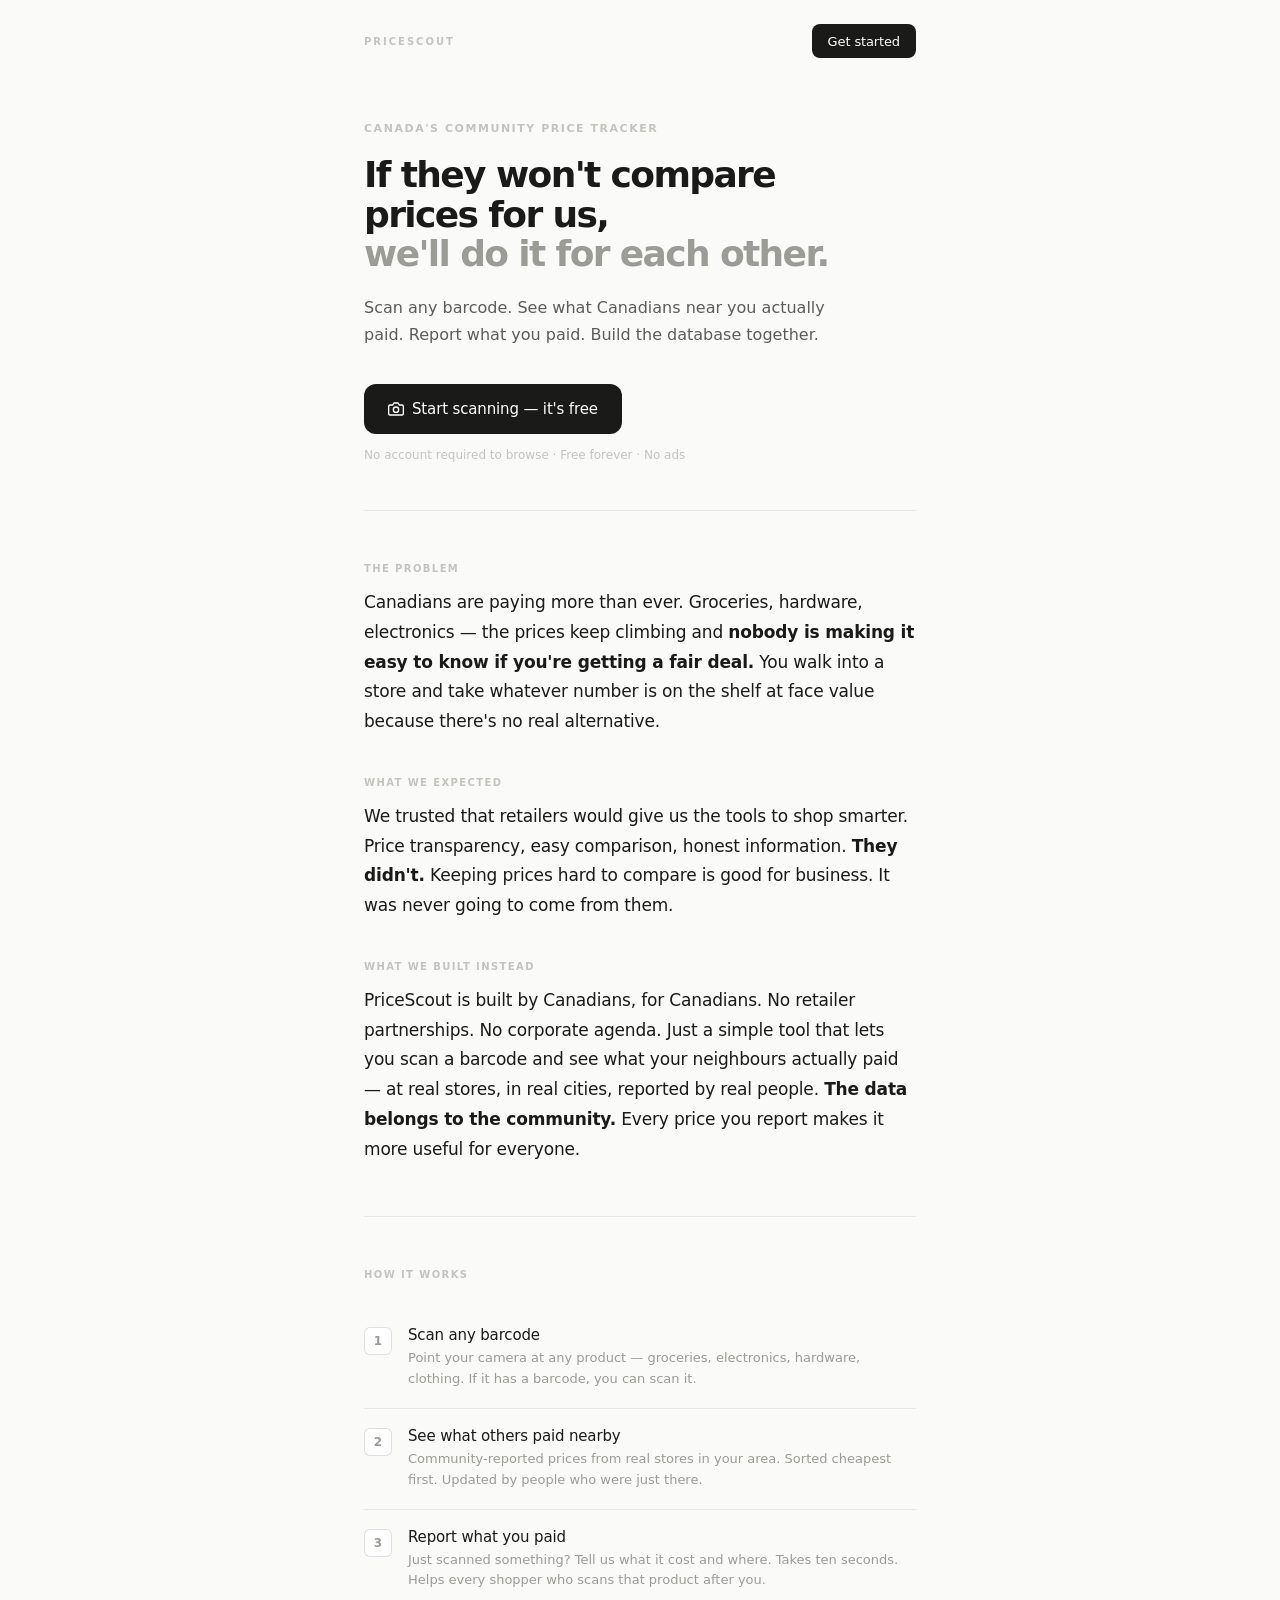
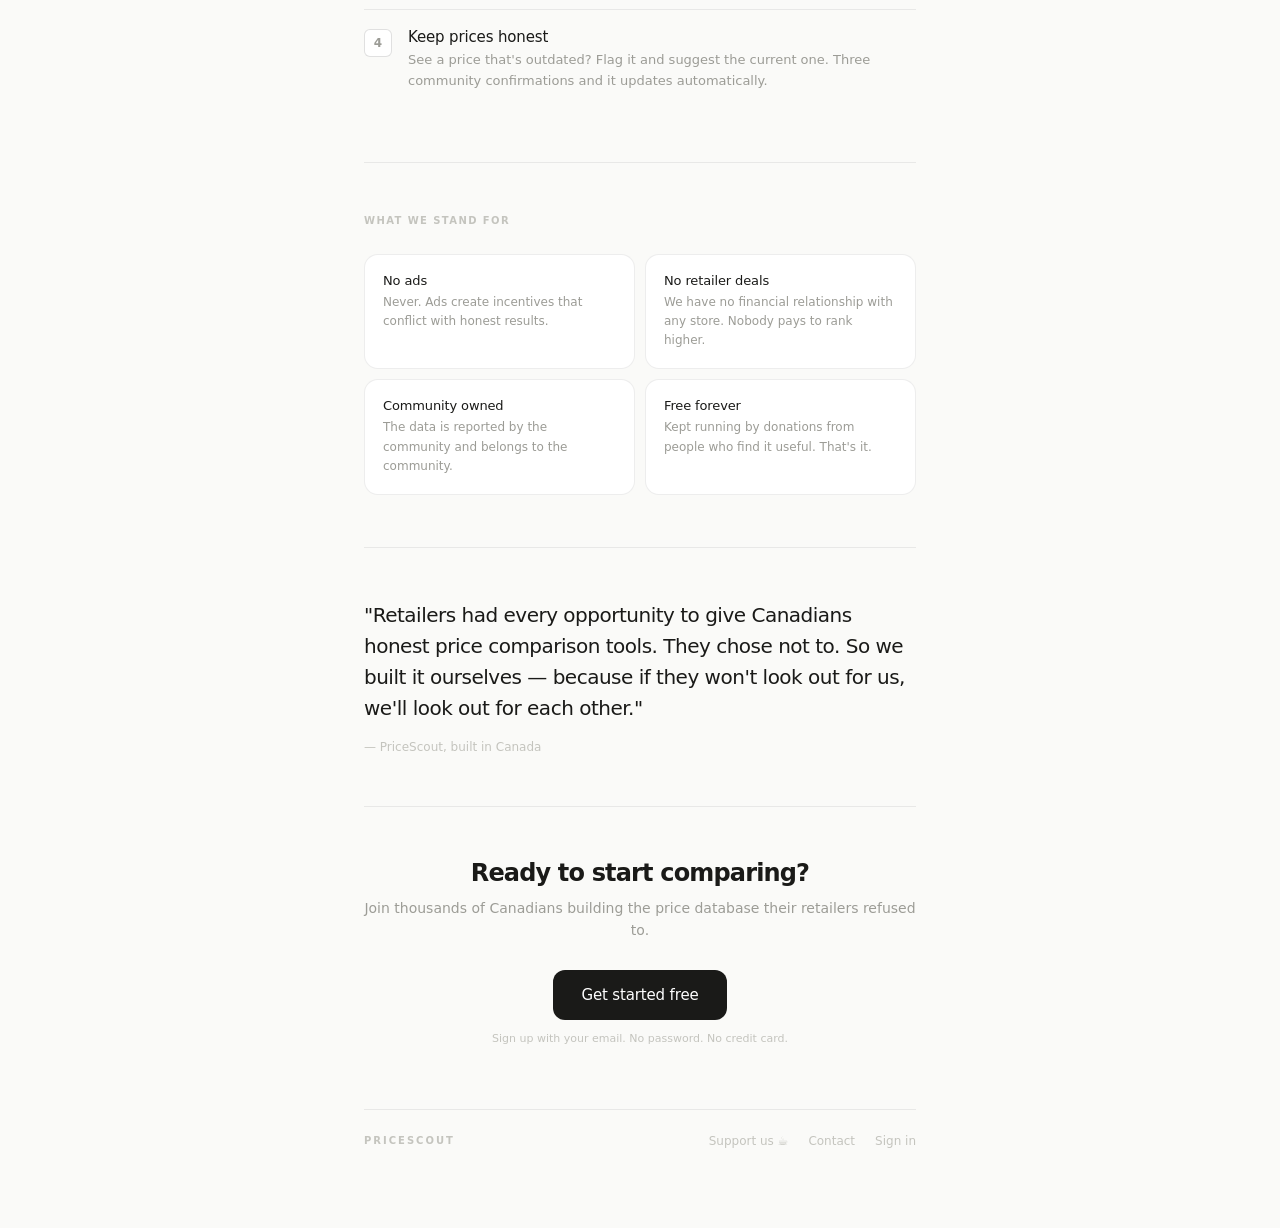
==== commit 2271702c: "Update index.html" ====
--- a/index.html
+++ b/index.html
@@ -462,6 +462,7 @@
     <div class="footer-logo">PriceScout</div>
     <div class="footer-links">
       <a href="https://buymeacoffee.com/mypricescout" target="_blank" rel="noopener">Support us ☕</a>
+      <a href="mailto:hello@mypricescout.ca">Contact</a>
       <a href="/app.html">Sign in</a>
     </div>
   </footer>
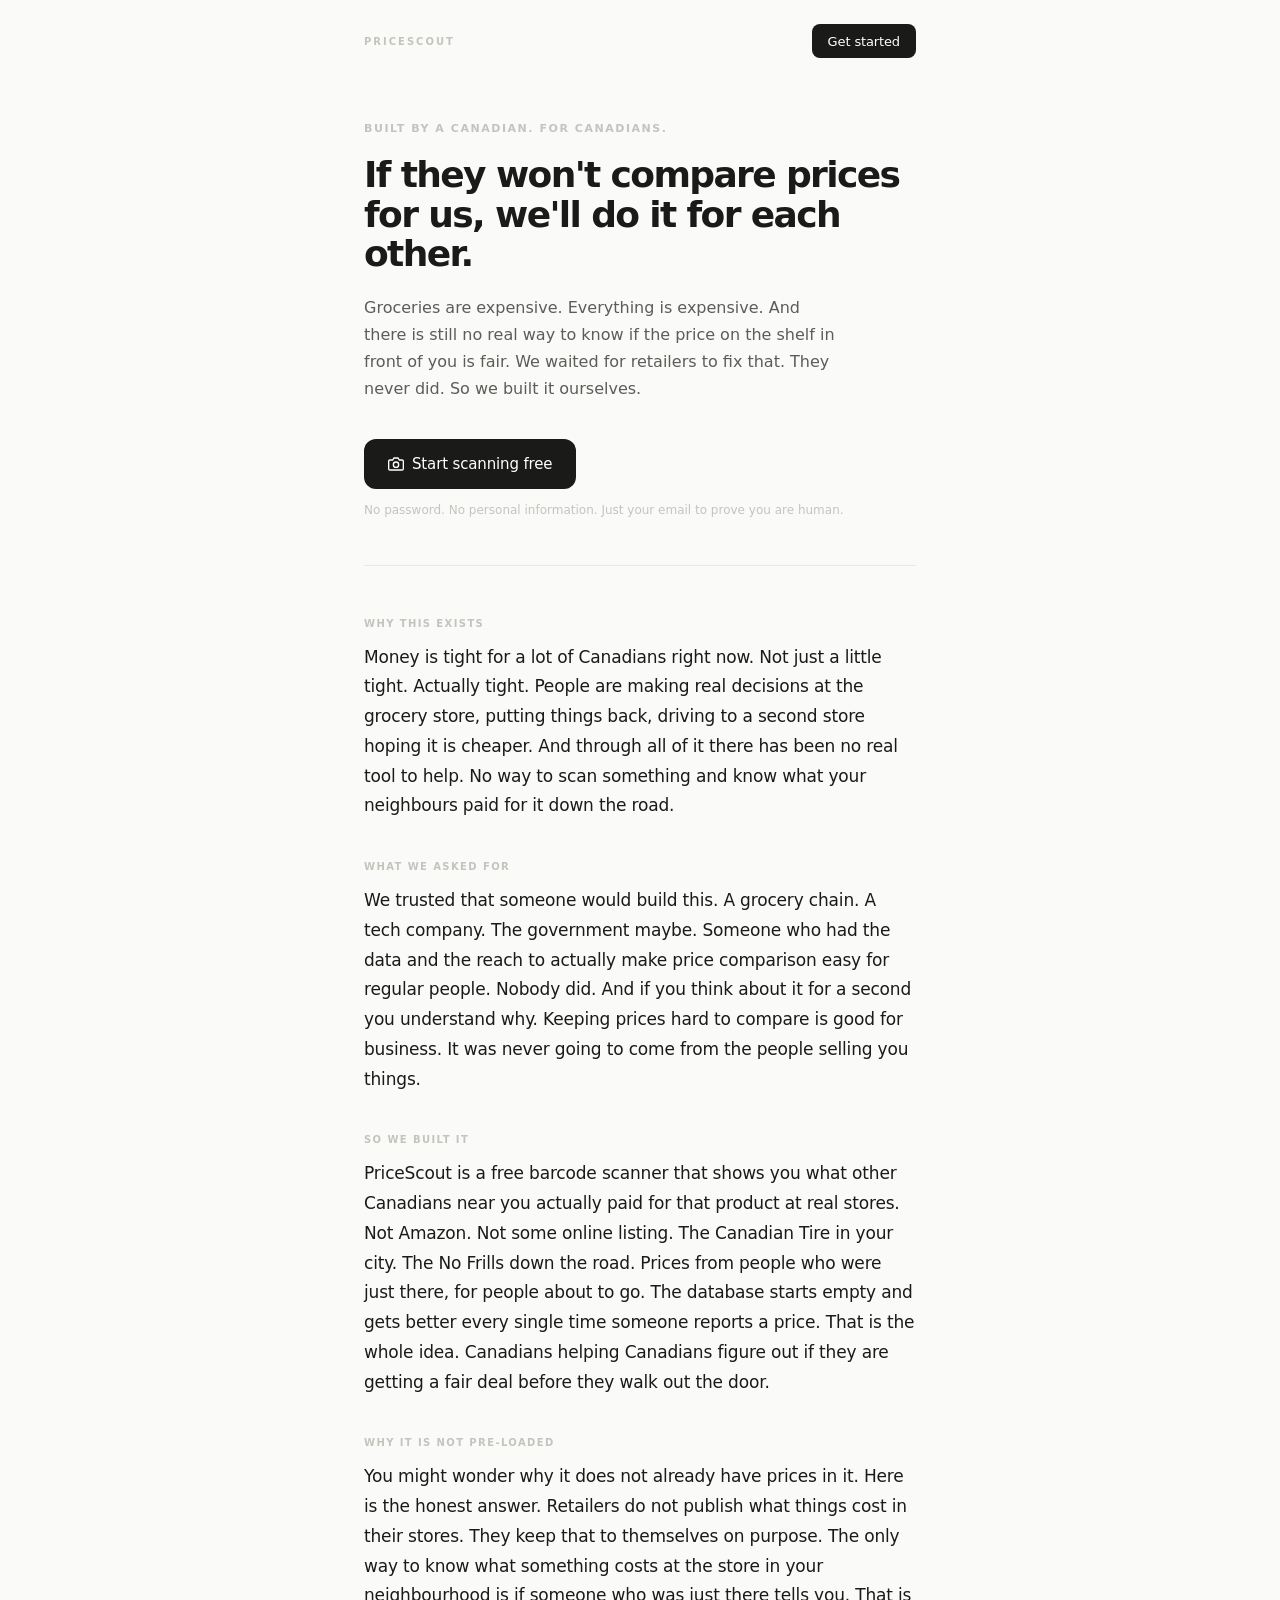
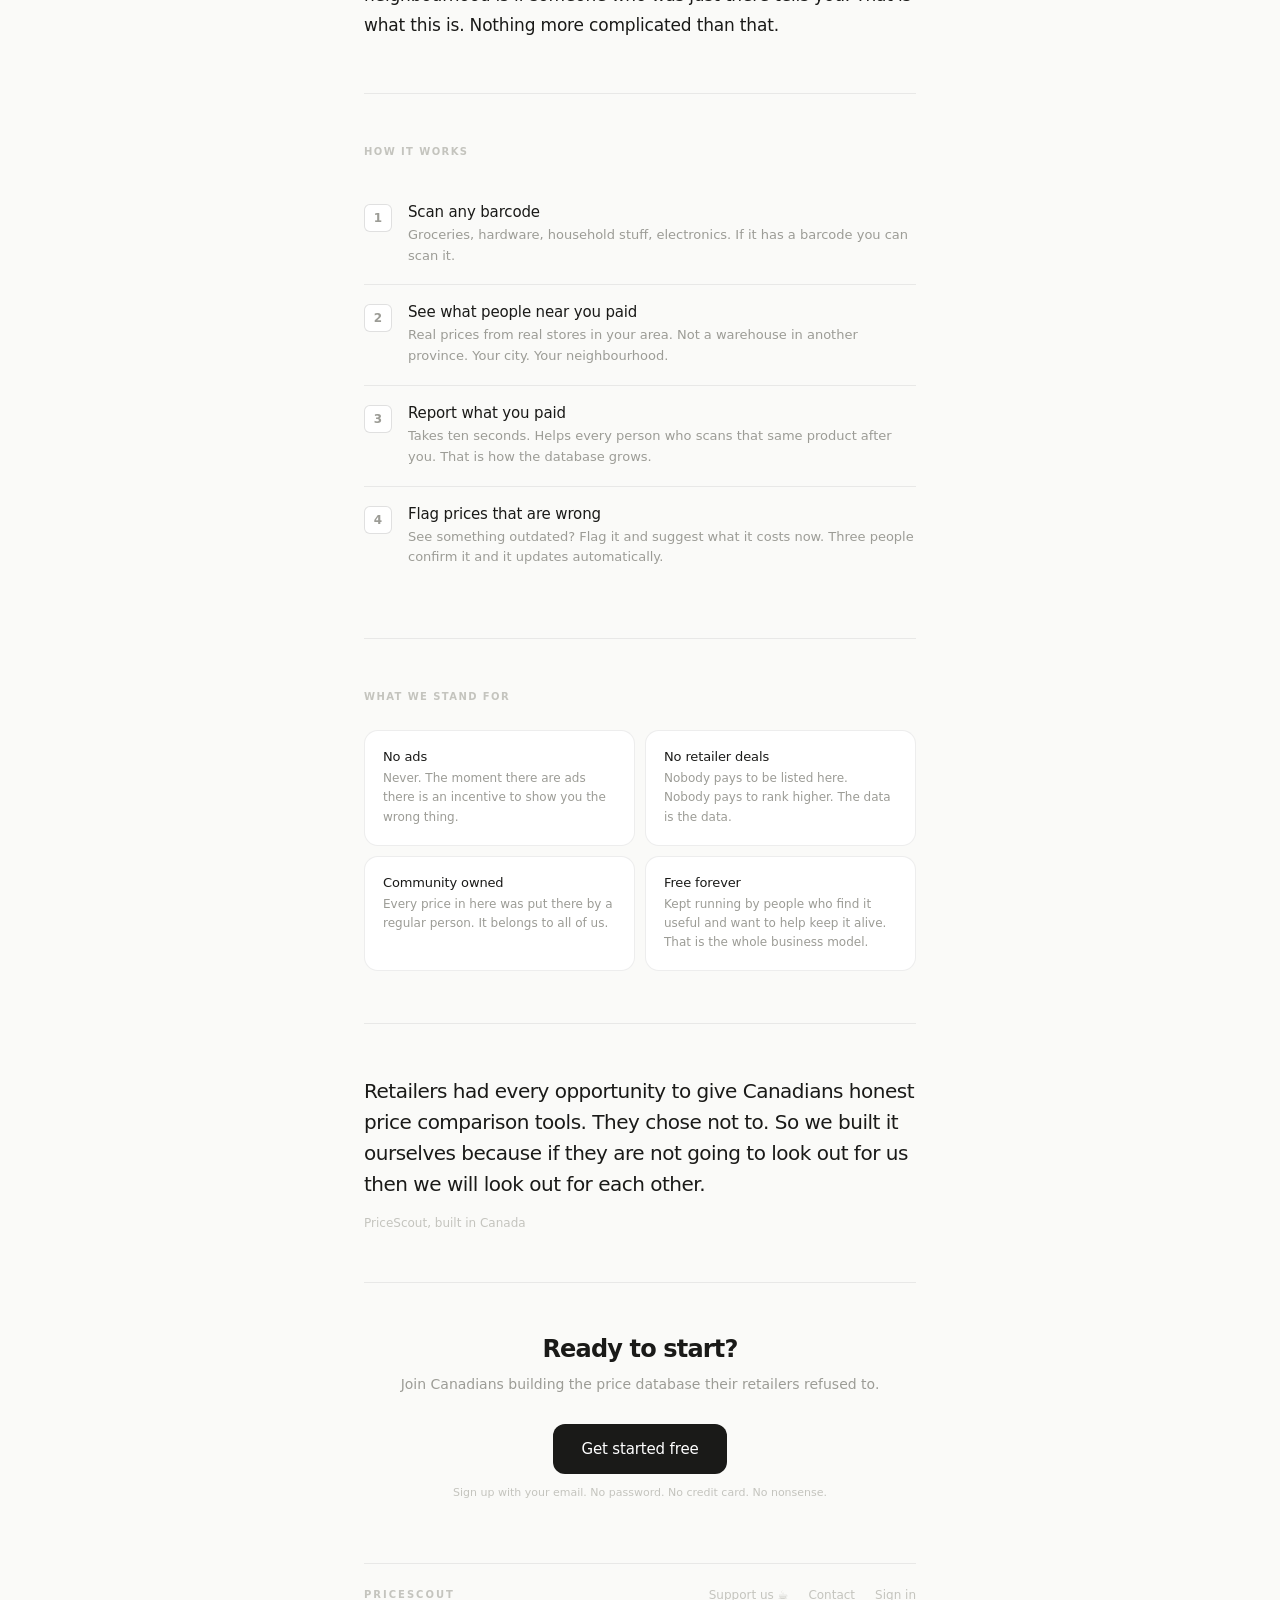
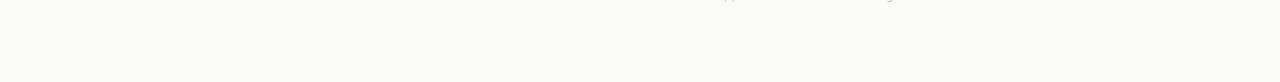
==== commit 08efda81: "Update index.html" ====
--- a/index.html
+++ b/index.html
@@ -354,37 +354,39 @@
     <a href="/app.html" class="nav-cta">Get started</a>
   </nav>
 
-  <!-- HERO -->
   <section class="hero">
-    <div class="hero-eyebrow">Canada's community price tracker</div>
-    <h1 class="hero-headline">If they won't compare<br>prices for us,<br><em>we'll do it for each other.</em></h1>
-    <p class="hero-sub">Scan any barcode. See what Canadians near you actually paid. Report what you paid. Build the database together.</p>
+    <div class="hero-eyebrow">Built by a Canadian. For Canadians.</div>
+    <h1 class="hero-headline">If they won't compare prices for us, we'll do it for each other.</h1>
+    <p class="hero-sub">Groceries are expensive. Everything is expensive. And there is still no real way to know if the price on the shelf in front of you is fair. We waited for retailers to fix that. They never did. So we built it ourselves.</p>
     <a href="/app.html" class="hero-cta">
       <svg width="16" height="16" viewBox="0 0 24 24" fill="none" stroke="currentColor" stroke-width="2"><path d="M23 19a2 2 0 0 1-2 2H3a2 2 0 0 1-2-2V8a2 2 0 0 1 2-2h4l2-3h6l2 3h4a2 2 0 0 1 2 2z"/><circle cx="12" cy="13" r="4"/></svg>
-      Start scanning — it's free
+      Start scanning free
     </a>
-    <div class="hero-note">No account required to browse · Free forever · No ads</div>
-  </section>
-
-  <!-- STORY -->
+    <div class="hero-note">No password. No personal information. Just your email to prove you are human.</div>
+  </section>
+
   <section class="story">
     <div class="story-section">
-      <div class="story-label">The problem</div>
-      <p class="story-text">Canadians are paying more than ever. Groceries, hardware, electronics — the prices keep climbing and <strong>nobody is making it easy to know if you're getting a fair deal.</strong> You walk into a store and take whatever number is on the shelf at face value because there's no real alternative.</p>
+      <div class="story-label">Why this exists</div>
+      <p class="story-text">Money is tight for a lot of Canadians right now. Not just a little tight. Actually tight. People are making real decisions at the grocery store, putting things back, driving to a second store hoping it is cheaper. And through all of it there has been no real tool to help. No way to scan something and know what your neighbours paid for it down the road.</p>
     </div>
 
     <div class="story-section">
-      <div class="story-label">What we expected</div>
-      <p class="story-text">We trusted that retailers would give us the tools to shop smarter. Price transparency, easy comparison, honest information. <strong>They didn't.</strong> Keeping prices hard to compare is good for business. It was never going to come from them.</p>
+      <div class="story-label">What we asked for</div>
+      <p class="story-text">We trusted that someone would build this. A grocery chain. A tech company. The government maybe. Someone who had the data and the reach to actually make price comparison easy for regular people. Nobody did. And if you think about it for a second you understand why. Keeping prices hard to compare is good for business. It was never going to come from the people selling you things.</p>
     </div>
 
     <div class="story-section">
-      <div class="story-label">What we built instead</div>
-      <p class="story-text">PriceScout is built by Canadians, for Canadians. No retailer partnerships. No corporate agenda. Just a simple tool that lets you scan a barcode and see what your neighbours actually paid — at real stores, in real cities, reported by real people. <strong>The data belongs to the community.</strong> Every price you report makes it more useful for everyone.</p>
-    </div>
-  </section>
-
-  <!-- HOW IT WORKS -->
+      <div class="story-label">So we built it</div>
+      <p class="story-text">PriceScout is a free barcode scanner that shows you what other Canadians near you actually paid for that product at real stores. Not Amazon. Not some online listing. The Canadian Tire in your city. The No Frills down the road. Prices from people who were just there, for people about to go. The database starts empty and gets better every single time someone reports a price. That is the whole idea. Canadians helping Canadians figure out if they are getting a fair deal before they walk out the door.</p>
+    </div>
+
+    <div class="story-section">
+      <div class="story-label">Why it is not pre-loaded</div>
+      <p class="story-text">You might wonder why it does not already have prices in it. Here is the honest answer. Retailers do not publish what things cost in their stores. They keep that to themselves on purpose. The only way to know what something costs at the store in your neighbourhood is if someone who was just there tells you. That is what this is. Nothing more complicated than that.</p>
+    </div>
+  </section>
+
   <section class="how">
     <div class="section-title">How it works</div>
     <div class="steps">
@@ -392,70 +394,65 @@
         <div class="step-num">1</div>
         <div>
           <div class="step-title">Scan any barcode</div>
-          <div class="step-body">Point your camera at any product — groceries, electronics, hardware, clothing. If it has a barcode, you can scan it.</div>
+          <div class="step-body">Groceries, hardware, household stuff, electronics. If it has a barcode you can scan it.</div>
         </div>
       </div>
       <div class="step">
         <div class="step-num">2</div>
         <div>
-          <div class="step-title">See what others paid nearby</div>
-          <div class="step-body">Community-reported prices from real stores in your area. Sorted cheapest first. Updated by people who were just there.</div>
+          <div class="step-title">See what people near you paid</div>
+          <div class="step-body">Real prices from real stores in your area. Not a warehouse in another province. Your city. Your neighbourhood.</div>
         </div>
       </div>
       <div class="step">
         <div class="step-num">3</div>
         <div>
           <div class="step-title">Report what you paid</div>
-          <div class="step-body">Just scanned something? Tell us what it cost and where. Takes ten seconds. Helps every shopper who scans that product after you.</div>
+          <div class="step-body">Takes ten seconds. Helps every person who scans that same product after you. That is how the database grows.</div>
         </div>
       </div>
       <div class="step">
         <div class="step-num">4</div>
         <div>
-          <div class="step-title">Keep prices honest</div>
-          <div class="step-body">See a price that's outdated? Flag it and suggest the current one. Three community confirmations and it updates automatically.</div>
+          <div class="step-title">Flag prices that are wrong</div>
+          <div class="step-body">See something outdated? Flag it and suggest what it costs now. Three people confirm it and it updates automatically.</div>
         </div>
       </div>
     </div>
   </section>
 
-  <!-- VALUES -->
   <section class="values">
     <div class="section-title">What we stand for</div>
     <div class="value-grid">
       <div class="value-card">
         <div class="value-card-title">No ads</div>
-        <div class="value-card-body">Never. Ads create incentives that conflict with honest results.</div>
+        <div class="value-card-body">Never. The moment there are ads there is an incentive to show you the wrong thing.</div>
       </div>
       <div class="value-card">
         <div class="value-card-title">No retailer deals</div>
-        <div class="value-card-body">We have no financial relationship with any store. Nobody pays to rank higher.</div>
+        <div class="value-card-body">Nobody pays to be listed here. Nobody pays to rank higher. The data is the data.</div>
       </div>
       <div class="value-card">
         <div class="value-card-title">Community owned</div>
-        <div class="value-card-body">The data is reported by the community and belongs to the community.</div>
+        <div class="value-card-body">Every price in here was put there by a regular person. It belongs to all of us.</div>
       </div>
       <div class="value-card">
         <div class="value-card-title">Free forever</div>
-        <div class="value-card-body">Kept running by donations from people who find it useful. That's it.</div>
-      </div>
-    </div>
-  </section>
-
-  <!-- MANIFESTO -->
+        <div class="value-card-body">Kept running by people who find it useful and want to help keep it alive. That is the whole business model.</div>
+      </div>
+    </div>
+  </section>
+
   <section class="manifesto">
-    <p class="manifesto-quote">"Retailers had every opportunity to give Canadians honest price comparison tools. They chose not to. So we built it ourselves — because if they won't look out for us, we'll look out for each other."</p>
-    <div class="manifesto-attr">— PriceScout, built in Canada</div>
-  </section>
-
-  <!-- CTA FOOTER -->
+    <p class="manifesto-quote">Retailers had every opportunity to give Canadians honest price comparison tools. They chose not to. So we built it ourselves because if they are not going to look out for us then we will look out for each other.</p>
+    <div class="manifesto-attr">PriceScout, built in Canada</div>
+  </section>
+
   <section class="cta-footer">
-    <div class="cta-footer-title">Ready to start comparing?</div>
-    <div class="cta-footer-sub">Join thousands of Canadians building the price database their retailers refused to.</div>
-    <a href="/app.html" class="cta-footer-btn">
-      Get started free
-    </a>
-    <div class="cta-footer-note">Sign up with your email. No password. No credit card.</div>
+    <div class="cta-footer-title">Ready to start?</div>
+    <div class="cta-footer-sub">Join Canadians building the price database their retailers refused to.</div>
+    <a href="/app.html" class="cta-footer-btn">Get started free</a>
+    <div class="cta-footer-note">Sign up with your email. No password. No credit card. No nonsense.</div>
   </section>
 
   <footer>
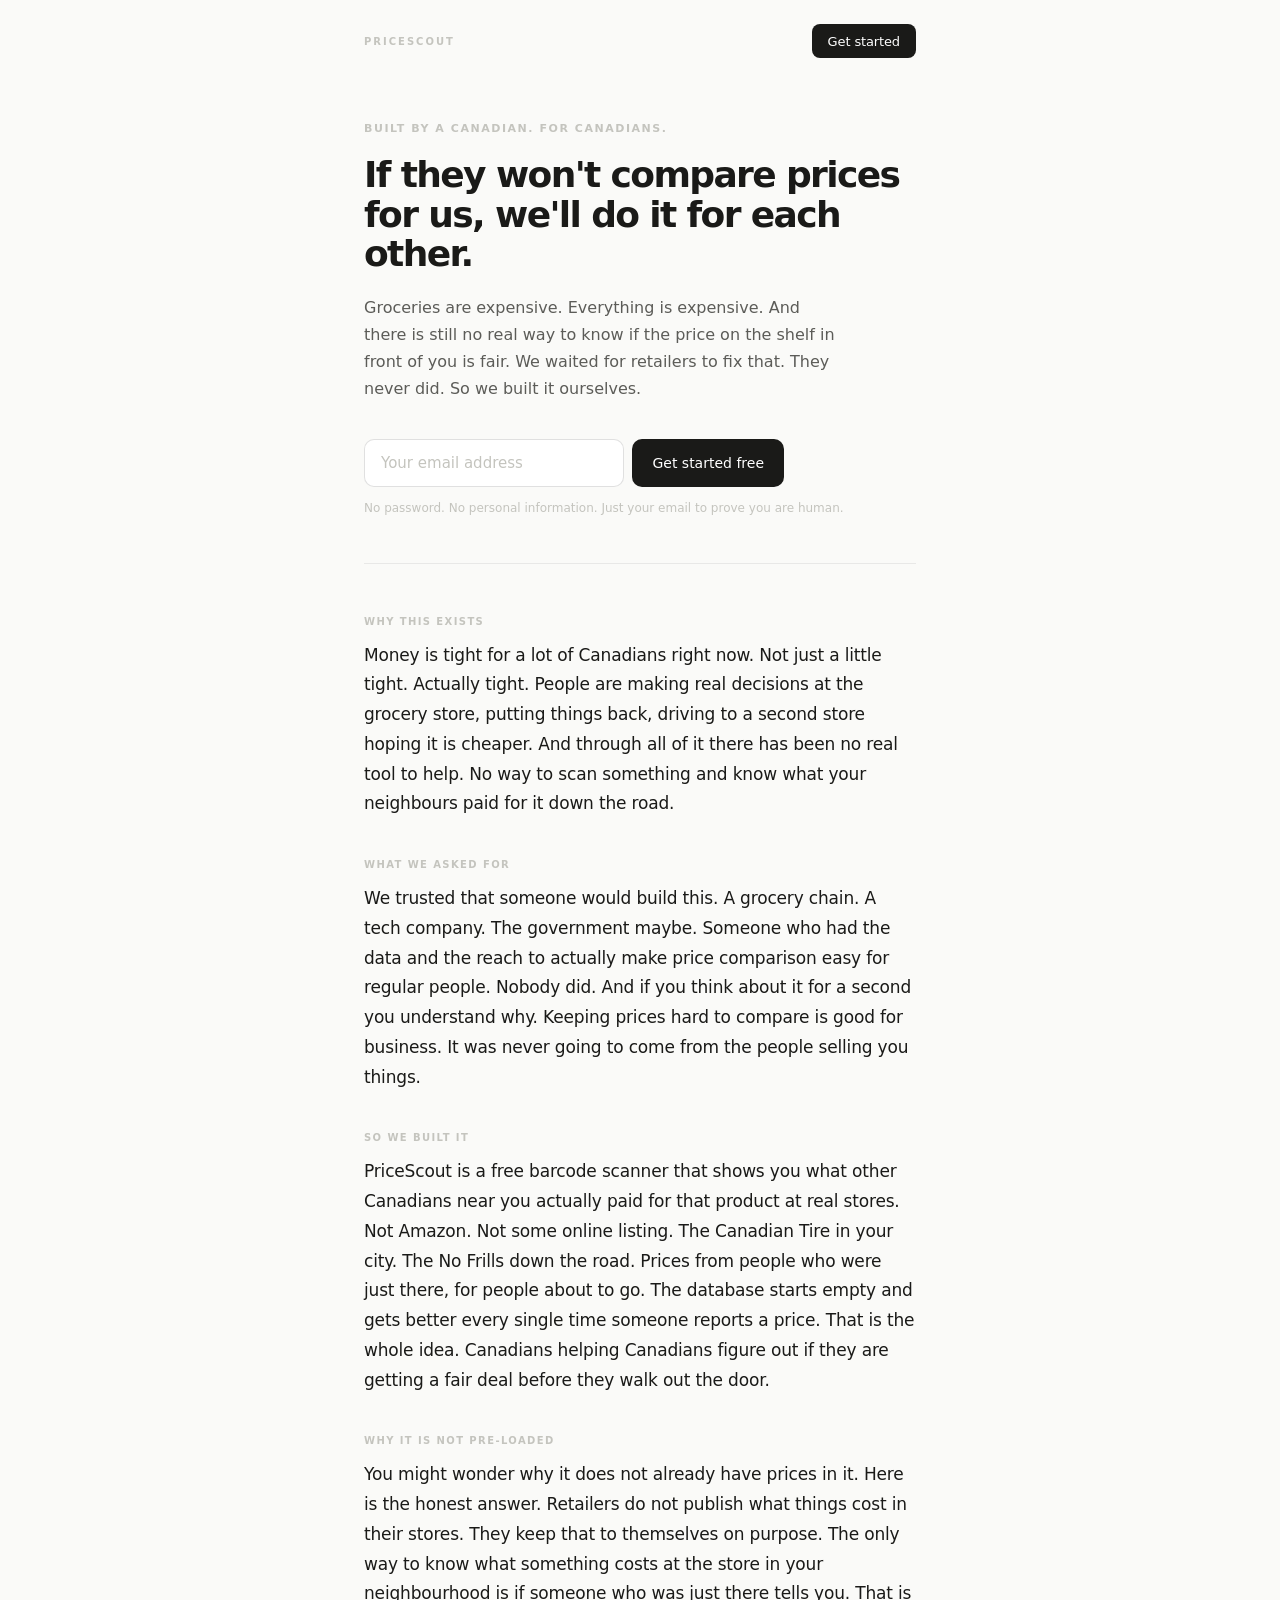
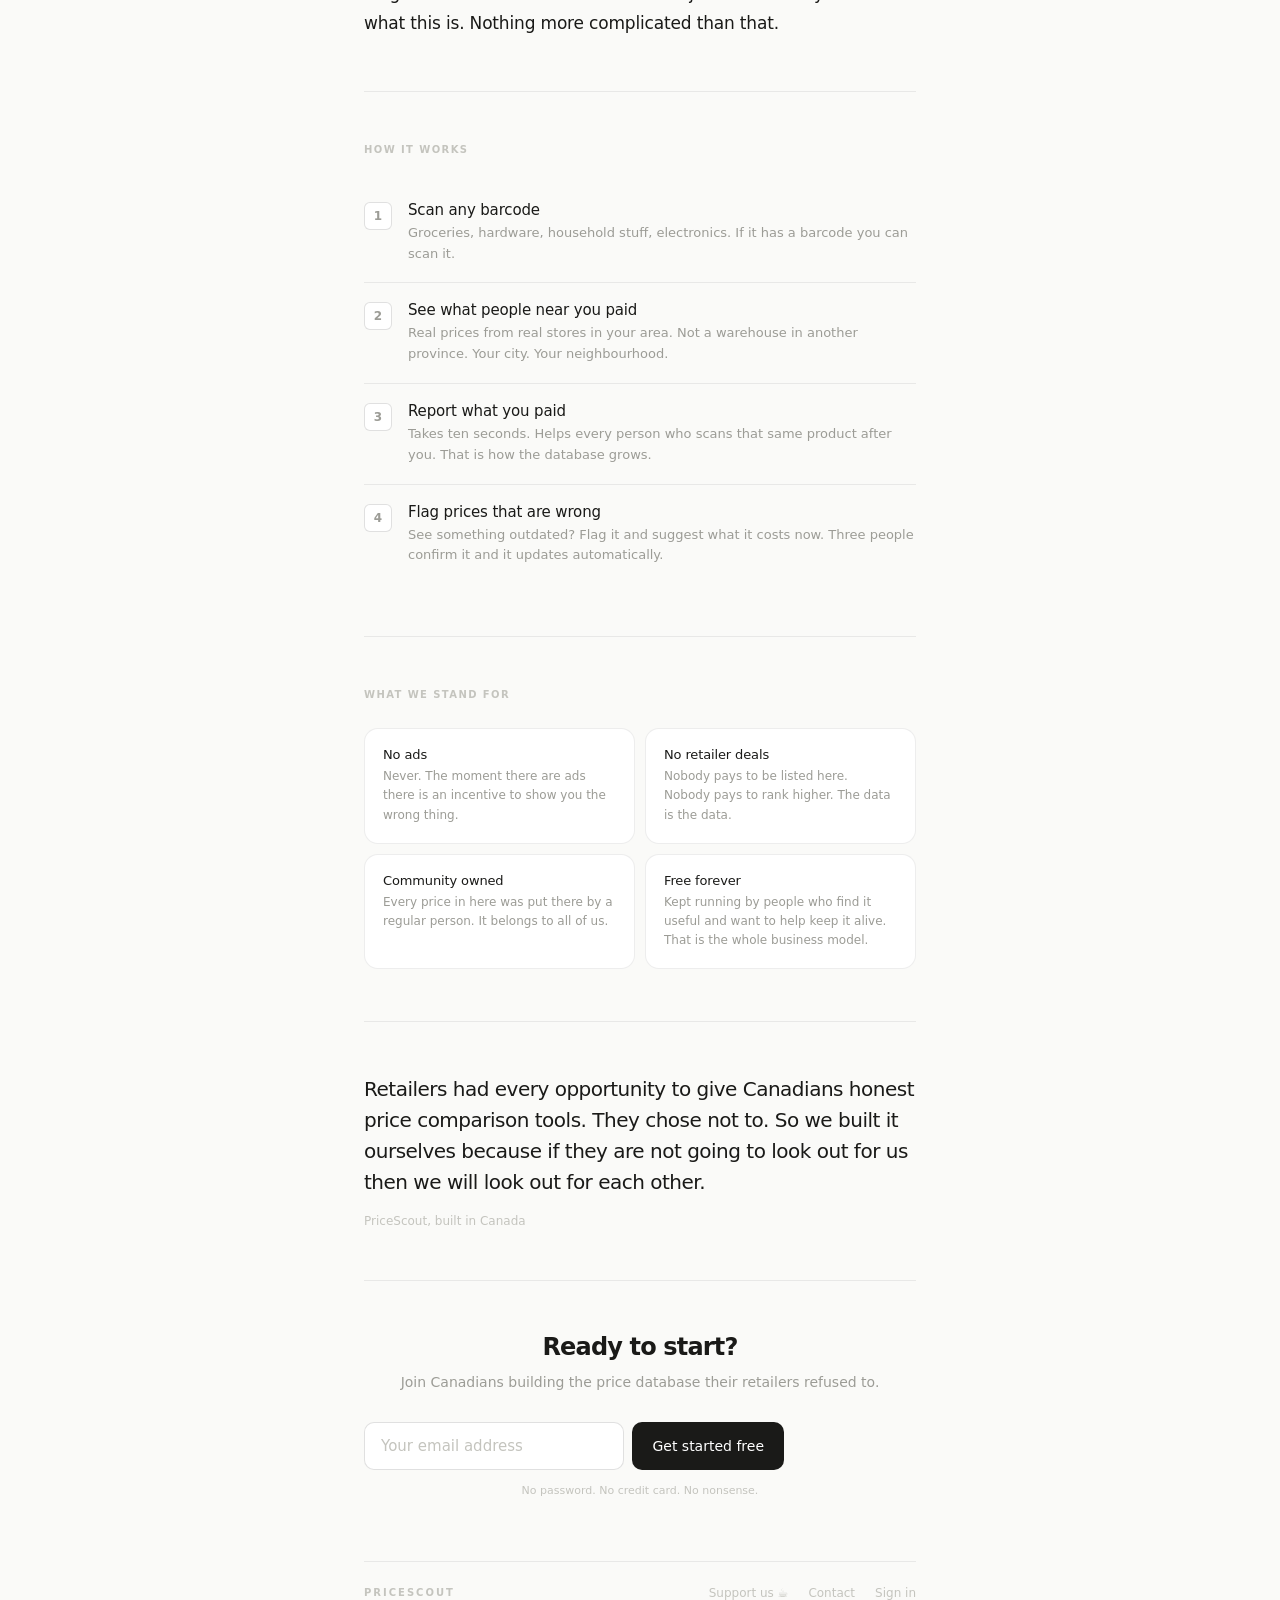
==== commit 908ca3b1: "Update index.html" ====
--- a/index.html
+++ b/index.html
@@ -345,23 +345,169 @@
       .hero-headline { font-size: 30px; }
       .value-grid { grid-template-columns: 1fr; }
     }
+
+    /* ── SIGNUP FORM ── */
+    .signup-form {
+      display: flex;
+      gap: 8px;
+      width: 100%;
+      max-width: 420px;
+      margin-bottom: 14px;
+    }
+
+    .signup-email {
+      flex: 1;
+      height: 48px;
+      background: var(--surface);
+      border: 0.5px solid var(--border-mid);
+      border-radius: 10px;
+      padding: 0 16px;
+      font-size: 15px;
+      color: var(--ink);
+      outline: none;
+      transition: border-color 0.15s;
+      font-family: -apple-system, BlinkMacSystemFont, system-ui, sans-serif;
+    }
+
+    .signup-email::placeholder { color: var(--ink-4); }
+    .signup-email:focus { border-color: var(--border-strong); }
+
+    .signup-btn {
+      height: 48px;
+      padding: 0 20px;
+      background: var(--ink);
+      color: #fff;
+      border: none;
+      border-radius: 10px;
+      font-size: 14px;
+      font-weight: 500;
+      cursor: pointer;
+      white-space: nowrap;
+      transition: opacity 0.15s;
+      font-family: -apple-system, BlinkMacSystemFont, system-ui, sans-serif;
+    }
+
+    .signup-btn:active { opacity: 0.75; }
+    .signup-btn:disabled { opacity: 0.4; }
+
+    /* ── VERIFY OVERLAY ── */
+    .verify-overlay {
+      display: none;
+      position: fixed;
+      inset: 0;
+      background: rgba(250,250,248,0.96);
+      z-index: 100;
+      flex-direction: column;
+      align-items: center;
+      justify-content: center;
+      padding: 40px 24px;
+    }
+
+    .verify-overlay.active { display: flex; }
+
+    .verify-box {
+      width: 100%;
+      max-width: 360px;
+      text-align: center;
+    }
+
+    .verify-logo {
+      font-size: 10px;
+      font-weight: 600;
+      letter-spacing: 0.2em;
+      color: var(--ink-4);
+      text-transform: uppercase;
+      margin-bottom: 32px;
+    }
+
+    .verify-title {
+      font-size: 24px;
+      font-weight: 600;
+      color: var(--ink);
+      letter-spacing: -0.035em;
+      margin-bottom: 8px;
+    }
+
+    .verify-sub {
+      font-size: 14px;
+      color: var(--ink-3);
+      margin-bottom: 32px;
+      line-height: 1.6;
+    }
+
+    .verify-code-input {
+      width: 100%;
+      height: 64px;
+      background: var(--surface);
+      border: 0.5px solid var(--border-mid);
+      border-radius: 12px;
+      font-size: 32px;
+      font-weight: 600;
+      letter-spacing: 0.22em;
+      text-align: center;
+      color: var(--ink);
+      outline: none;
+      margin-bottom: 10px;
+      font-family: -apple-system, BlinkMacSystemFont, system-ui, sans-serif;
+      transition: border-color 0.15s;
+    }
+
+    .verify-code-input:focus { border-color: var(--border-strong); }
+
+    .verify-submit {
+      width: 100%;
+      height: 50px;
+      background: var(--ink);
+      color: #fff;
+      border: none;
+      border-radius: 12px;
+      font-size: 15px;
+      font-weight: 500;
+      cursor: pointer;
+      margin-bottom: 14px;
+      font-family: -apple-system, BlinkMacSystemFont, system-ui, sans-serif;
+      transition: opacity 0.15s;
+    }
+
+    .verify-submit:disabled { opacity: 0.4; }
+
+    .verify-back {
+      background: none;
+      border: none;
+      color: var(--ink-3);
+      font-size: 14px;
+      cursor: pointer;
+      font-family: -apple-system, BlinkMacSystemFont, system-ui, sans-serif;
+    }
+
+    .verify-error {
+      font-size: 13px;
+      color: #A32D2D;
+      margin-bottom: 10px;
+      display: none;
+    }
+
+    @media (max-width: 480px) {
+      .signup-form { flex-direction: column; }
+      .signup-btn { width: 100%; }
+    }
   </style>
 </head>
 <body>
 
   <nav>
     <a href="/" class="nav-logo">PriceScout</a>
-    <a href="/app.html" class="nav-cta">Get started</a>
+    <a href="#signup" class="nav-cta">Get started</a>
   </nav>
 
   <section class="hero">
     <div class="hero-eyebrow">Built by a Canadian. For Canadians.</div>
     <h1 class="hero-headline">If they won't compare prices for us, we'll do it for each other.</h1>
     <p class="hero-sub">Groceries are expensive. Everything is expensive. And there is still no real way to know if the price on the shelf in front of you is fair. We waited for retailers to fix that. They never did. So we built it ourselves.</p>
-    <a href="/app.html" class="hero-cta">
-      <svg width="16" height="16" viewBox="0 0 24 24" fill="none" stroke="currentColor" stroke-width="2"><path d="M23 19a2 2 0 0 1-2 2H3a2 2 0 0 1-2-2V8a2 2 0 0 1 2-2h4l2-3h6l2 3h4a2 2 0 0 1 2 2z"/><circle cx="12" cy="13" r="4"/></svg>
-      Start scanning free
-    </a>
+    <div class="signup-form" id="signup">
+      <input type="email" class="signup-email" id="heroEmail" placeholder="Your email address" autocomplete="email" inputmode="email" />
+      <button class="signup-btn" id="heroSignupBtn">Get started free</button>
+    </div>
     <div class="hero-note">No password. No personal information. Just your email to prove you are human.</div>
   </section>
 
@@ -451,8 +597,11 @@
   <section class="cta-footer">
     <div class="cta-footer-title">Ready to start?</div>
     <div class="cta-footer-sub">Join Canadians building the price database their retailers refused to.</div>
-    <a href="/app.html" class="cta-footer-btn">Get started free</a>
-    <div class="cta-footer-note">Sign up with your email. No password. No credit card. No nonsense.</div>
+    <div class="signup-form">
+      <input type="email" class="signup-email" id="footerEmail" placeholder="Your email address" autocomplete="email" inputmode="email" />
+      <button class="signup-btn" id="footerSignupBtn">Get started free</button>
+    </div>
+    <div class="cta-footer-note">No password. No credit card. No nonsense.</div>
   </section>
 
   <footer>
@@ -464,5 +613,135 @@
     </div>
   </footer>
 
+
+  <!-- VERIFY OVERLAY -->
+  <div class="verify-overlay" id="verifyOverlay">
+    <div class="verify-box">
+      <div class="verify-logo">PRICESCOUT</div>
+      <div class="verify-title">Check your email</div>
+      <div class="verify-sub" id="verifySub">We sent a 6-digit code to your email address.</div>
+      <div class="verify-error" id="verifyError"></div>
+      <input type="text" class="verify-code-input" id="verifyCodeInput" placeholder="000000" maxlength="6" inputmode="numeric" pattern="[0-9]*" autocomplete="one-time-code" />
+      <button class="verify-submit" id="verifySubmitBtn">Sign in</button>
+      <button class="verify-back" id="verifyBackBtn">Back</button>
+    </div>
+  </div>
+
+  <script>
+    let pendingEmail = '';
+
+    function showError(msg) {
+      const el = document.getElementById('verifyError');
+      el.textContent = msg;
+      el.style.display = 'block';
+    }
+
+    function hideError() {
+      document.getElementById('verifyError').style.display = 'none';
+    }
+
+    async function submitEmail(email) {
+      email = email.trim().toLowerCase();
+      const emailRegex = /^[^\s@]+@[^\s@]+\.[^\s@]+$/;
+      if (!email || !emailRegex.test(email)) {
+        alert('Please enter a valid email address');
+        return;
+      }
+
+      const btns = document.querySelectorAll('.signup-btn');
+      btns.forEach(b => { b.disabled = true; b.textContent = 'Sending...'; });
+
+      try {
+        const res = await fetch('/.netlify/functions/send-code', {
+          method: 'POST',
+          headers: { 'Content-Type': 'application/json' },
+          body: JSON.stringify({ email })
+        });
+
+        const data = await res.json();
+        if (res.status === 429) throw new Error('Too many attempts — please wait an hour before trying again');
+        if (!res.ok) throw new Error(data.error || 'Could not send code');
+
+        pendingEmail = email;
+        document.getElementById('verifySub').textContent = 'We sent a 6-digit code to ' + email;
+        document.getElementById('verifyCodeInput').value = '';
+        hideError();
+        document.getElementById('verifyOverlay').classList.add('active');
+        setTimeout(() => document.getElementById('verifyCodeInput').focus(), 300);
+
+      } catch (e) {
+        alert(e.message || 'Could not send code — try again');
+      } finally {
+        btns.forEach(b => { b.disabled = false; b.textContent = 'Get started free'; });
+      }
+    }
+
+    async function verifyCode() {
+      const code = document.getElementById('verifyCodeInput').value.trim();
+      if (code.length !== 6) { showError('Enter the 6-digit code from your email'); return; }
+
+      const btn = document.getElementById('verifySubmitBtn');
+      btn.disabled = true;
+      btn.textContent = 'Verifying...';
+      hideError();
+
+      try {
+        const res = await fetch('/.netlify/functions/verify-code', {
+          method: 'POST',
+          headers: { 'Content-Type': 'application/json' },
+          body: JSON.stringify({ email: pendingEmail, code })
+        });
+
+        const data = await res.json();
+        if (res.status === 401) { showError('Invalid or expired code'); return; }
+        if (!res.ok) throw new Error(data.error || 'Verification failed');
+
+        // Save session and redirect to app
+        localStorage.setItem('ps_session', JSON.stringify(data.user));
+        window.location.href = '/app.html';
+
+      } catch (e) {
+        showError(e.message || 'Could not verify — try again');
+      } finally {
+        btn.disabled = false;
+        btn.textContent = 'Sign in';
+      }
+    }
+
+    // Hero form
+    document.getElementById('heroSignupBtn').addEventListener('click', () => {
+      submitEmail(document.getElementById('heroEmail').value);
+    });
+    document.getElementById('heroEmail').addEventListener('keydown', e => {
+      if (e.key === 'Enter') submitEmail(document.getElementById('heroEmail').value);
+    });
+
+    // Footer form
+    document.getElementById('footerSignupBtn').addEventListener('click', () => {
+      submitEmail(document.getElementById('footerEmail').value);
+    });
+    document.getElementById('footerEmail').addEventListener('keydown', e => {
+      if (e.key === 'Enter') submitEmail(document.getElementById('footerEmail').value);
+    });
+
+    // Verify overlay
+    document.getElementById('verifySubmitBtn').addEventListener('click', verifyCode);
+    document.getElementById('verifyCodeInput').addEventListener('keydown', e => {
+      if (e.key === 'Enter') verifyCode();
+    });
+    document.getElementById('verifyCodeInput').addEventListener('input', e => {
+      if (e.target.value.length === 6) verifyCode();
+    });
+    document.getElementById('verifyBackBtn').addEventListener('click', () => {
+      document.getElementById('verifyOverlay').classList.remove('active');
+    });
+
+    // If already logged in, redirect straight to app
+    try {
+      const session = JSON.parse(localStorage.getItem('ps_session') || 'null');
+      if (session && session.id) window.location.href = '/app.html';
+    } catch (e) {}
+  </script>
+
 </body>
 </html>
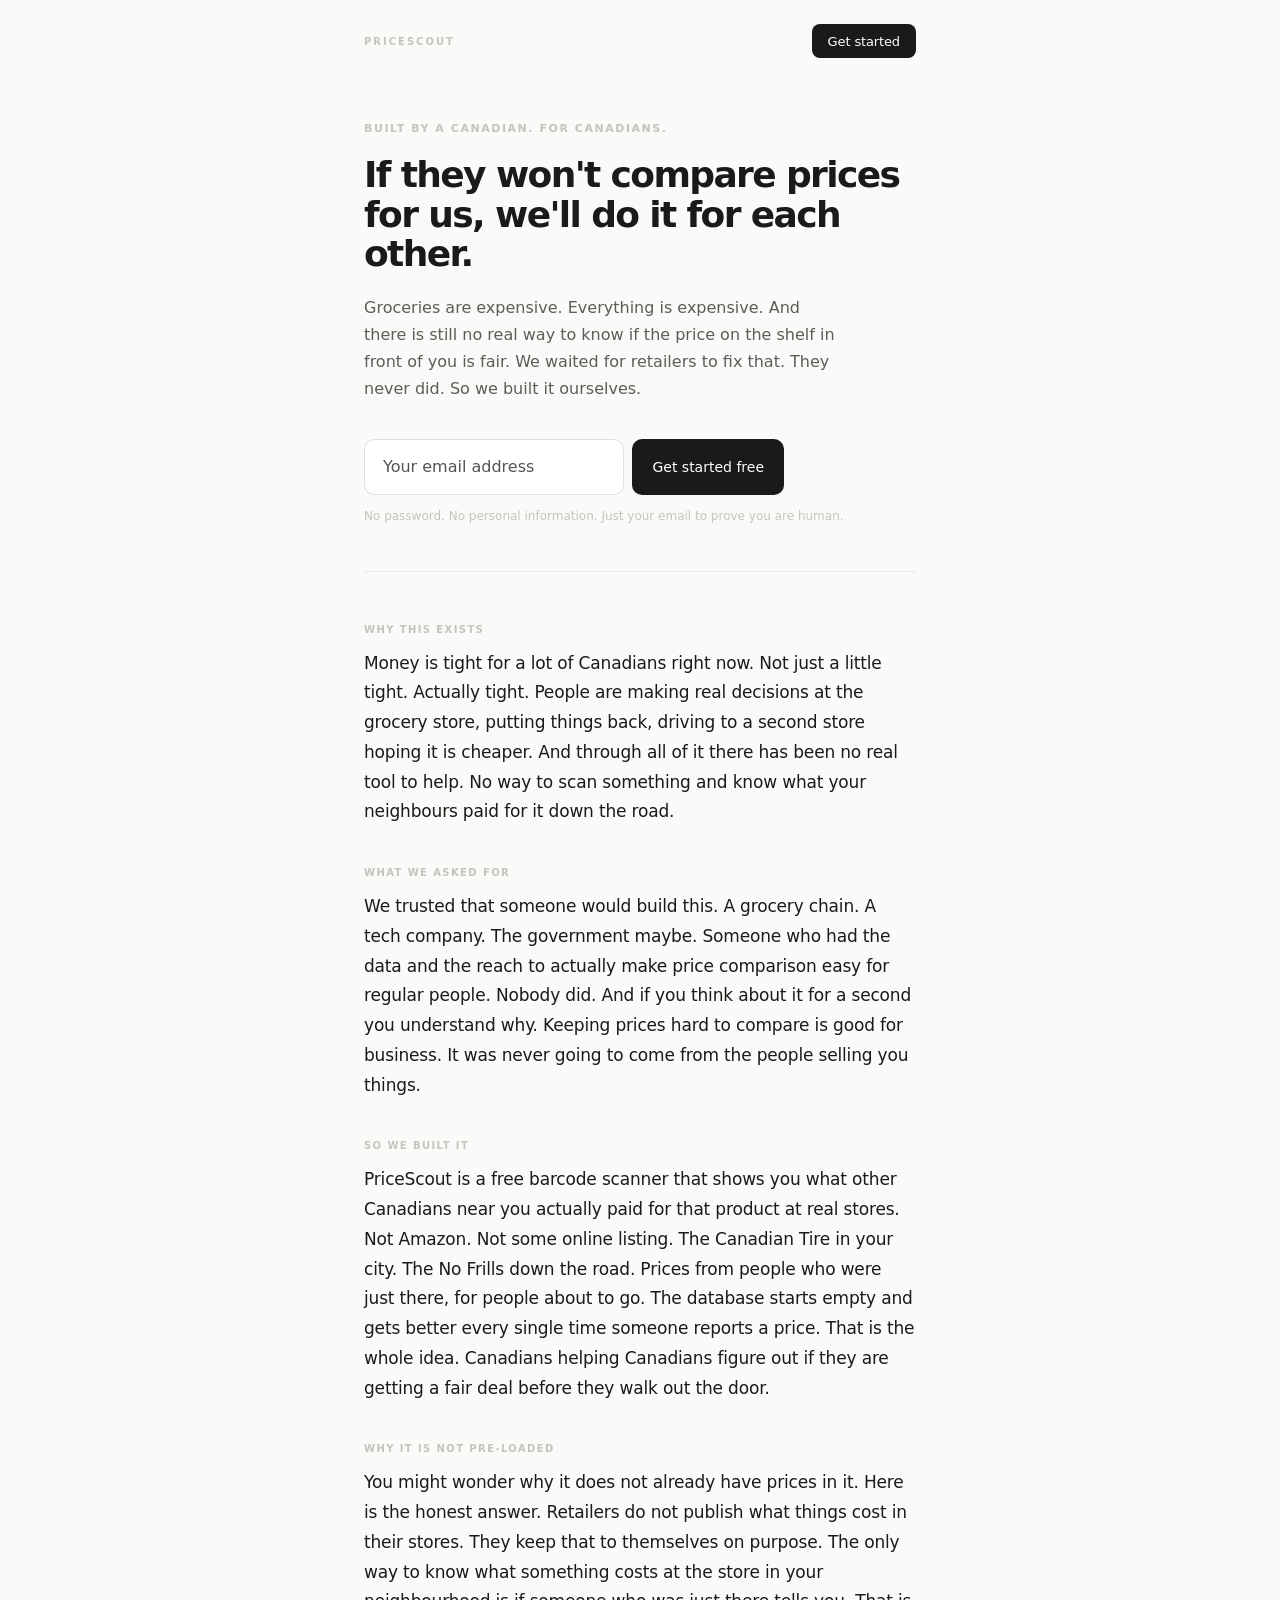
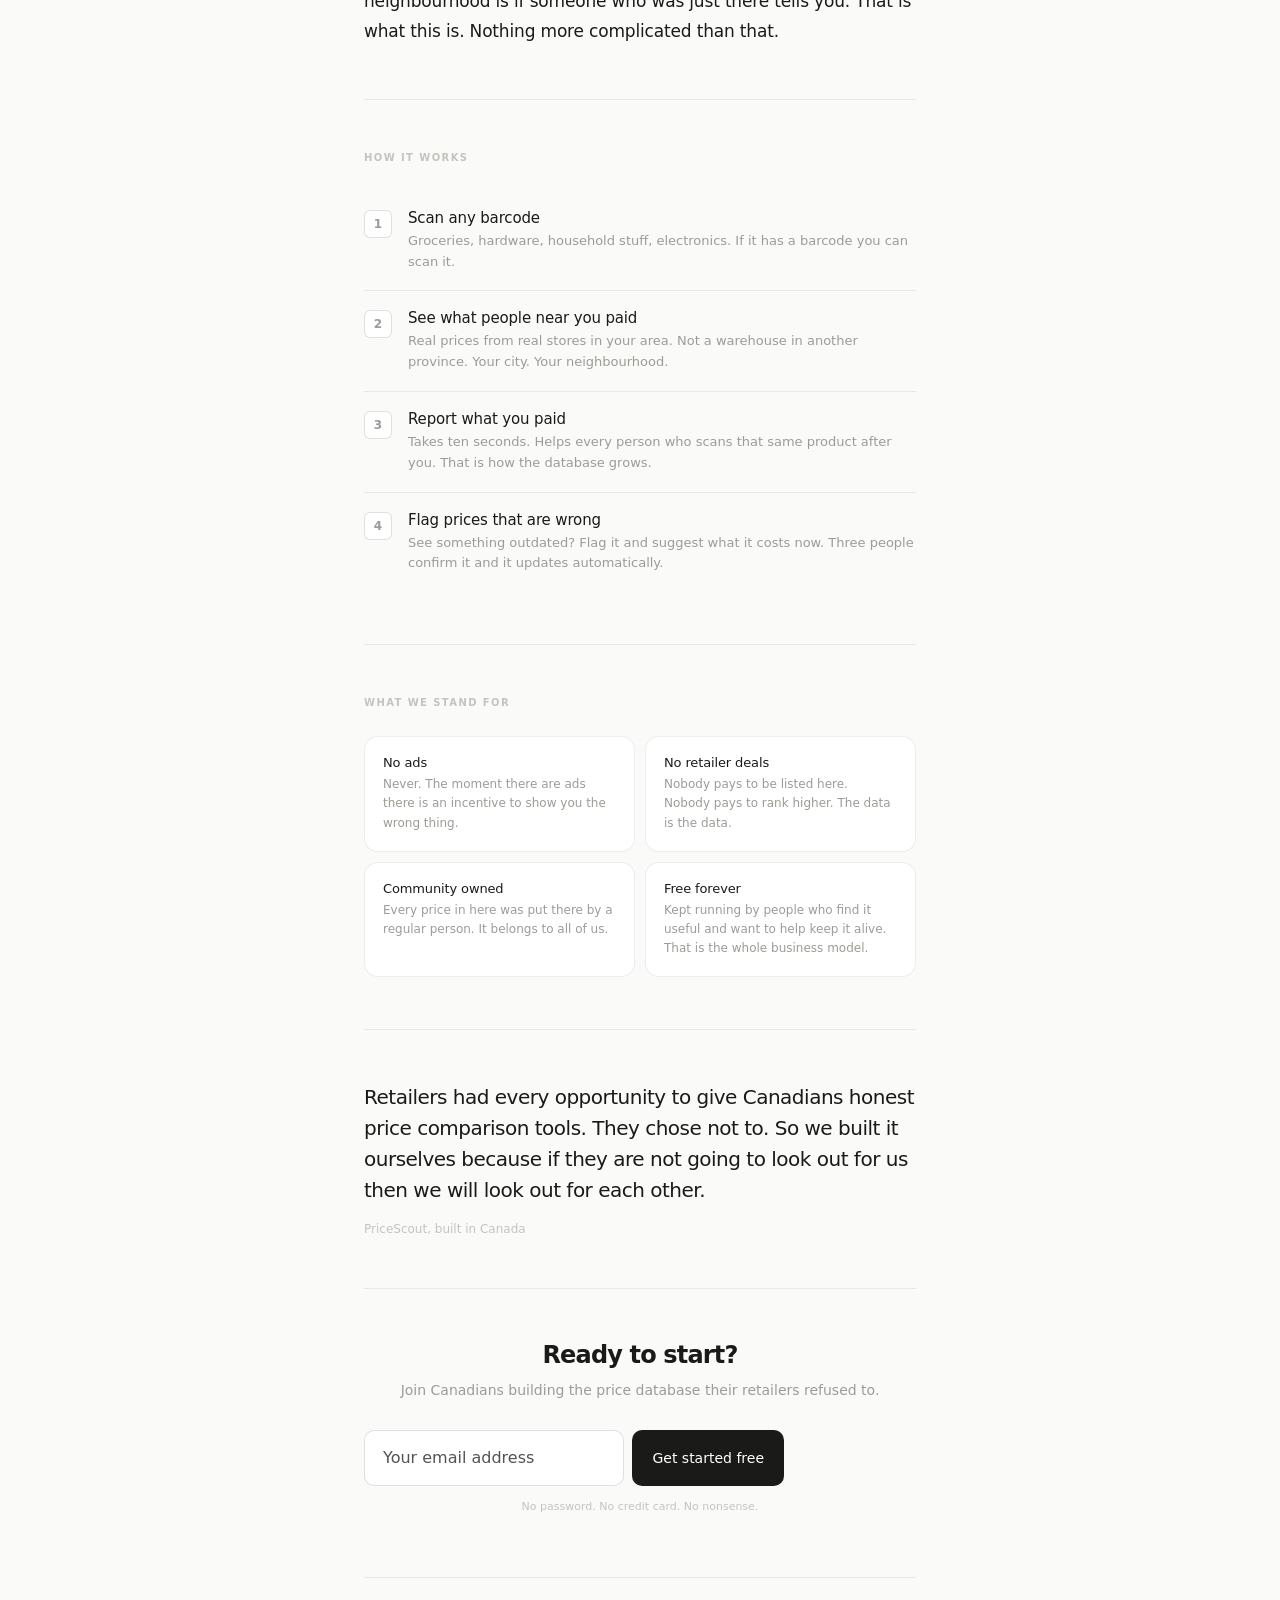
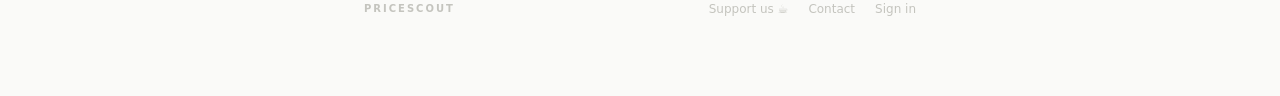
==== commit d51cd3ad: "Update index.html" ====
--- a/index.html
+++ b/index.html
@@ -357,23 +357,23 @@
 
     .signup-email {
       flex: 1;
-      height: 48px;
+      height: 56px;
       background: var(--surface);
       border: 0.5px solid var(--border-mid);
       border-radius: 10px;
-      padding: 0 16px;
-      font-size: 15px;
+      padding: 0 18px;
+      font-size: 16px;
       color: var(--ink);
       outline: none;
       transition: border-color 0.15s;
       font-family: -apple-system, BlinkMacSystemFont, system-ui, sans-serif;
     }
 
-    .signup-email::placeholder { color: var(--ink-4); }
+    .signup-email::placeholder { color: var(--ink); opacity: 0.75; }
     .signup-email:focus { border-color: var(--border-strong); }
 
     .signup-btn {
-      height: 48px;
+      height: 56px;
       padding: 0 20px;
       background: var(--ink);
       color: #fff;
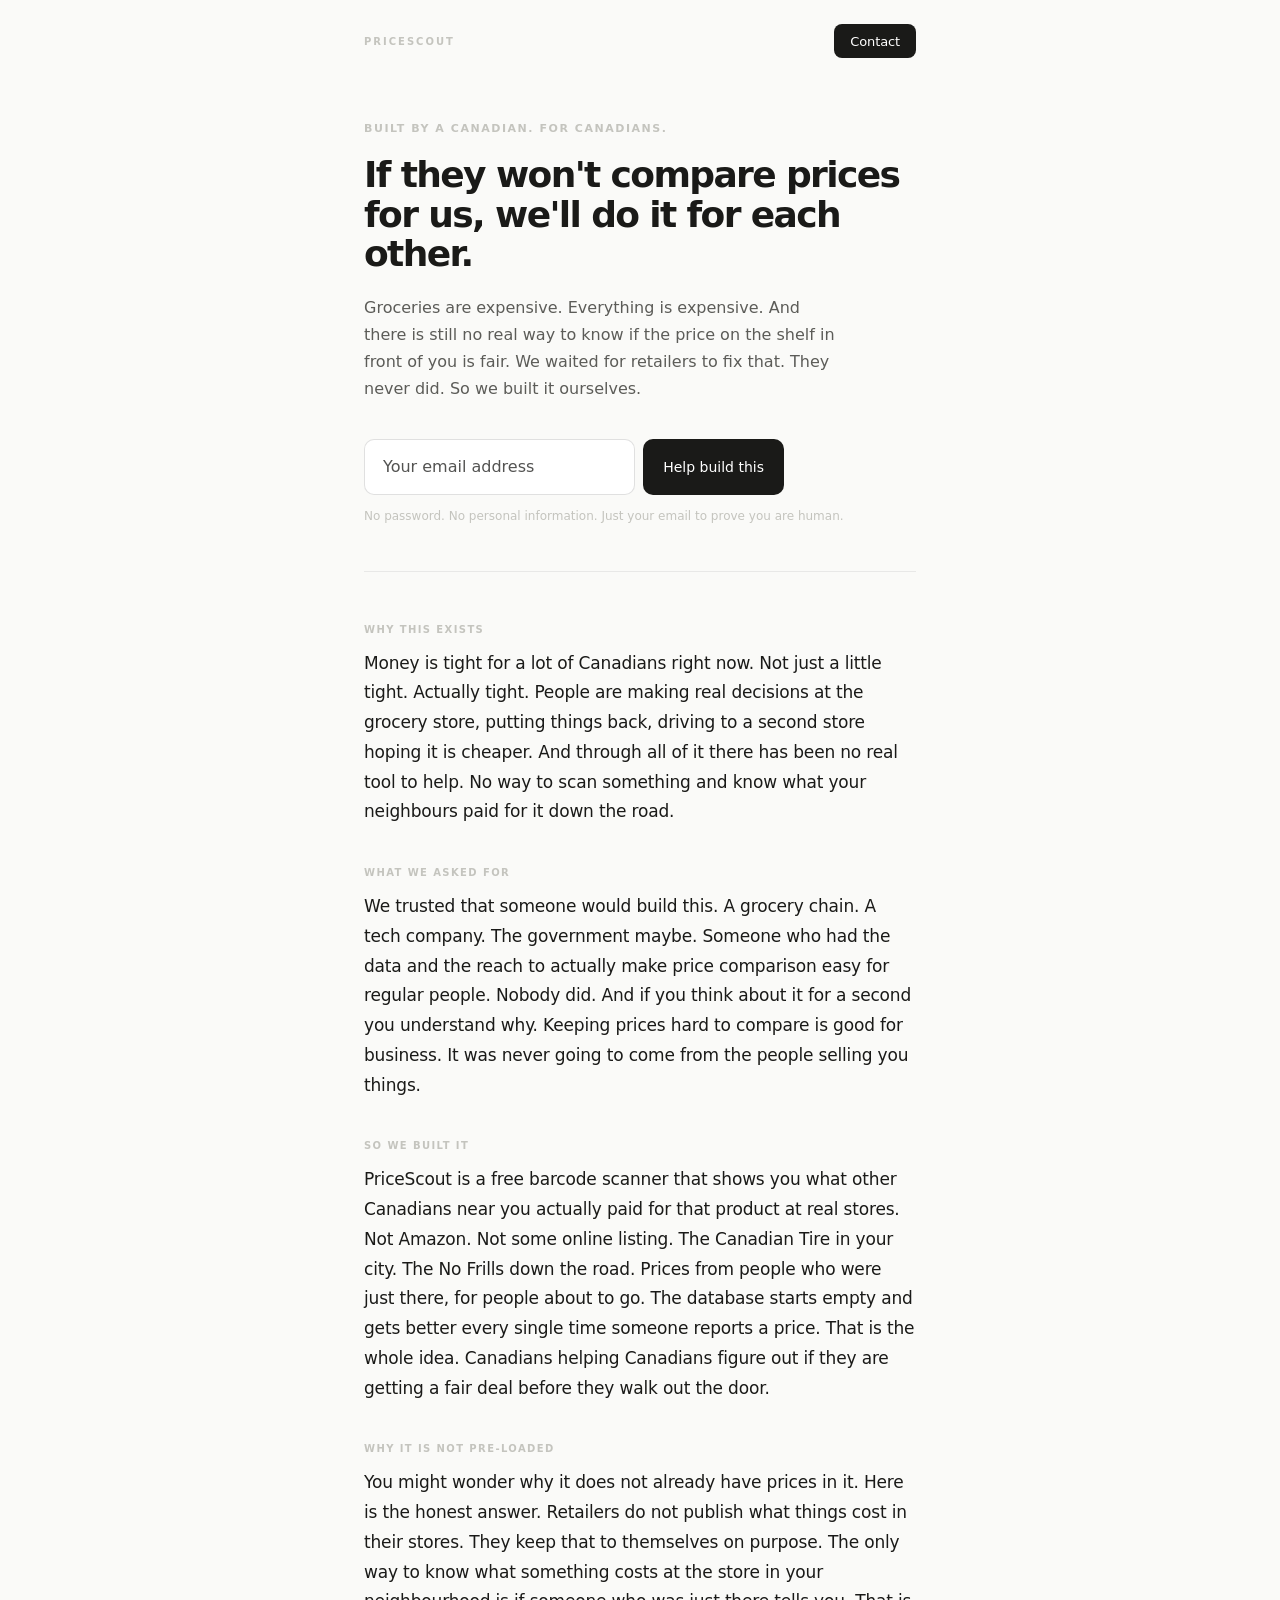
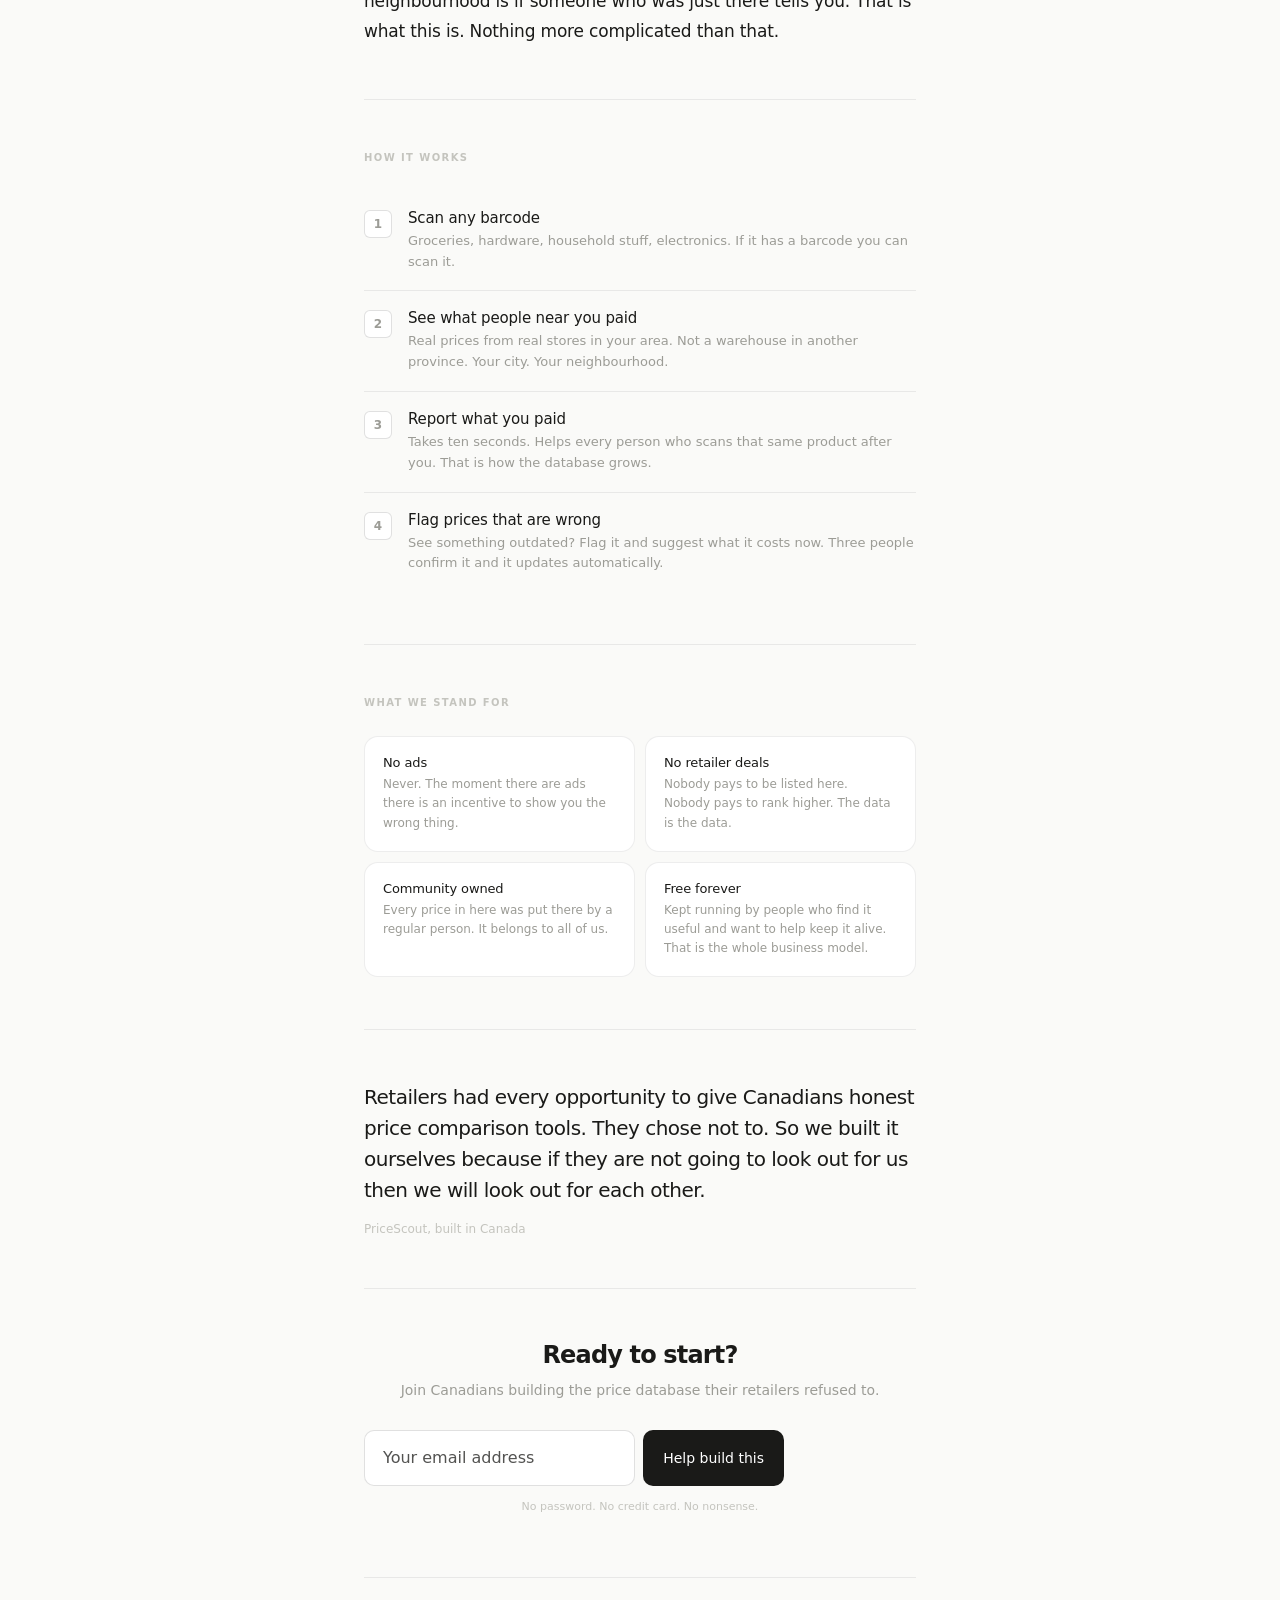
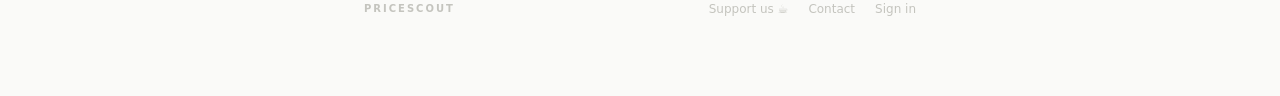
==== commit 7a848781: "Update index.html" ====
--- a/index.html
+++ b/index.html
@@ -497,7 +497,7 @@
 
   <nav>
     <a href="/" class="nav-logo">PriceScout</a>
-    <a href="#signup" class="nav-cta">Get started</a>
+    <a href="mailto:hello@mypricescout.ca" class="nav-cta">Contact</a>
   </nav>
 
   <section class="hero">
@@ -506,7 +506,7 @@
     <p class="hero-sub">Groceries are expensive. Everything is expensive. And there is still no real way to know if the price on the shelf in front of you is fair. We waited for retailers to fix that. They never did. So we built it ourselves.</p>
     <div class="signup-form" id="signup">
       <input type="email" class="signup-email" id="heroEmail" placeholder="Your email address" autocomplete="email" inputmode="email" />
-      <button class="signup-btn" id="heroSignupBtn">Get started free</button>
+      <button class="signup-btn" id="heroSignupBtn">Help build this</button>
     </div>
     <div class="hero-note">No password. No personal information. Just your email to prove you are human.</div>
   </section>
@@ -599,7 +599,7 @@
     <div class="cta-footer-sub">Join Canadians building the price database their retailers refused to.</div>
     <div class="signup-form">
       <input type="email" class="signup-email" id="footerEmail" placeholder="Your email address" autocomplete="email" inputmode="email" />
-      <button class="signup-btn" id="footerSignupBtn">Get started free</button>
+      <button class="signup-btn" id="footerSignupBtn">Help build this</button>
     </div>
     <div class="cta-footer-note">No password. No credit card. No nonsense.</div>
   </section>
@@ -672,7 +672,7 @@
       } catch (e) {
         alert(e.message || 'Could not send code — try again');
       } finally {
-        btns.forEach(b => { b.disabled = false; b.textContent = 'Get started free'; });
+        btns.forEach(b => { b.disabled = false; b.textContent = 'Help build this'; });
       }
     }
 
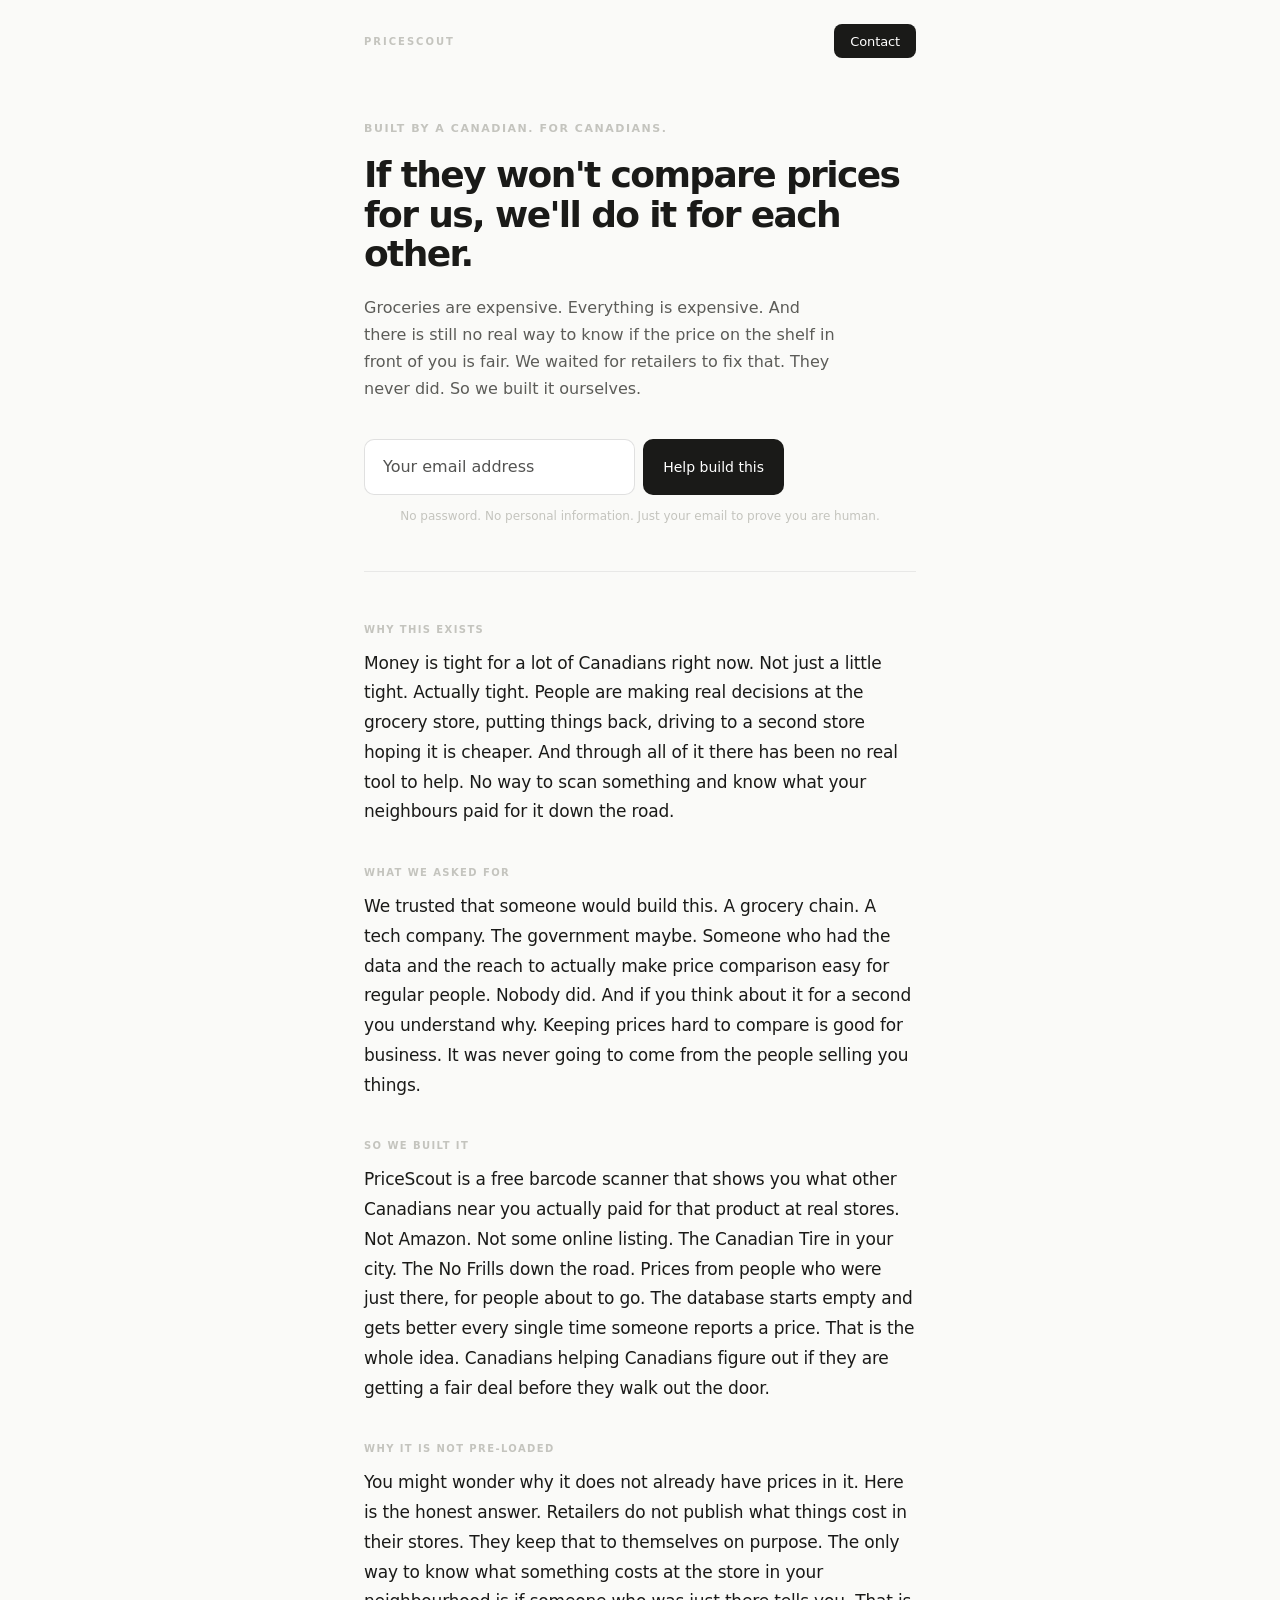
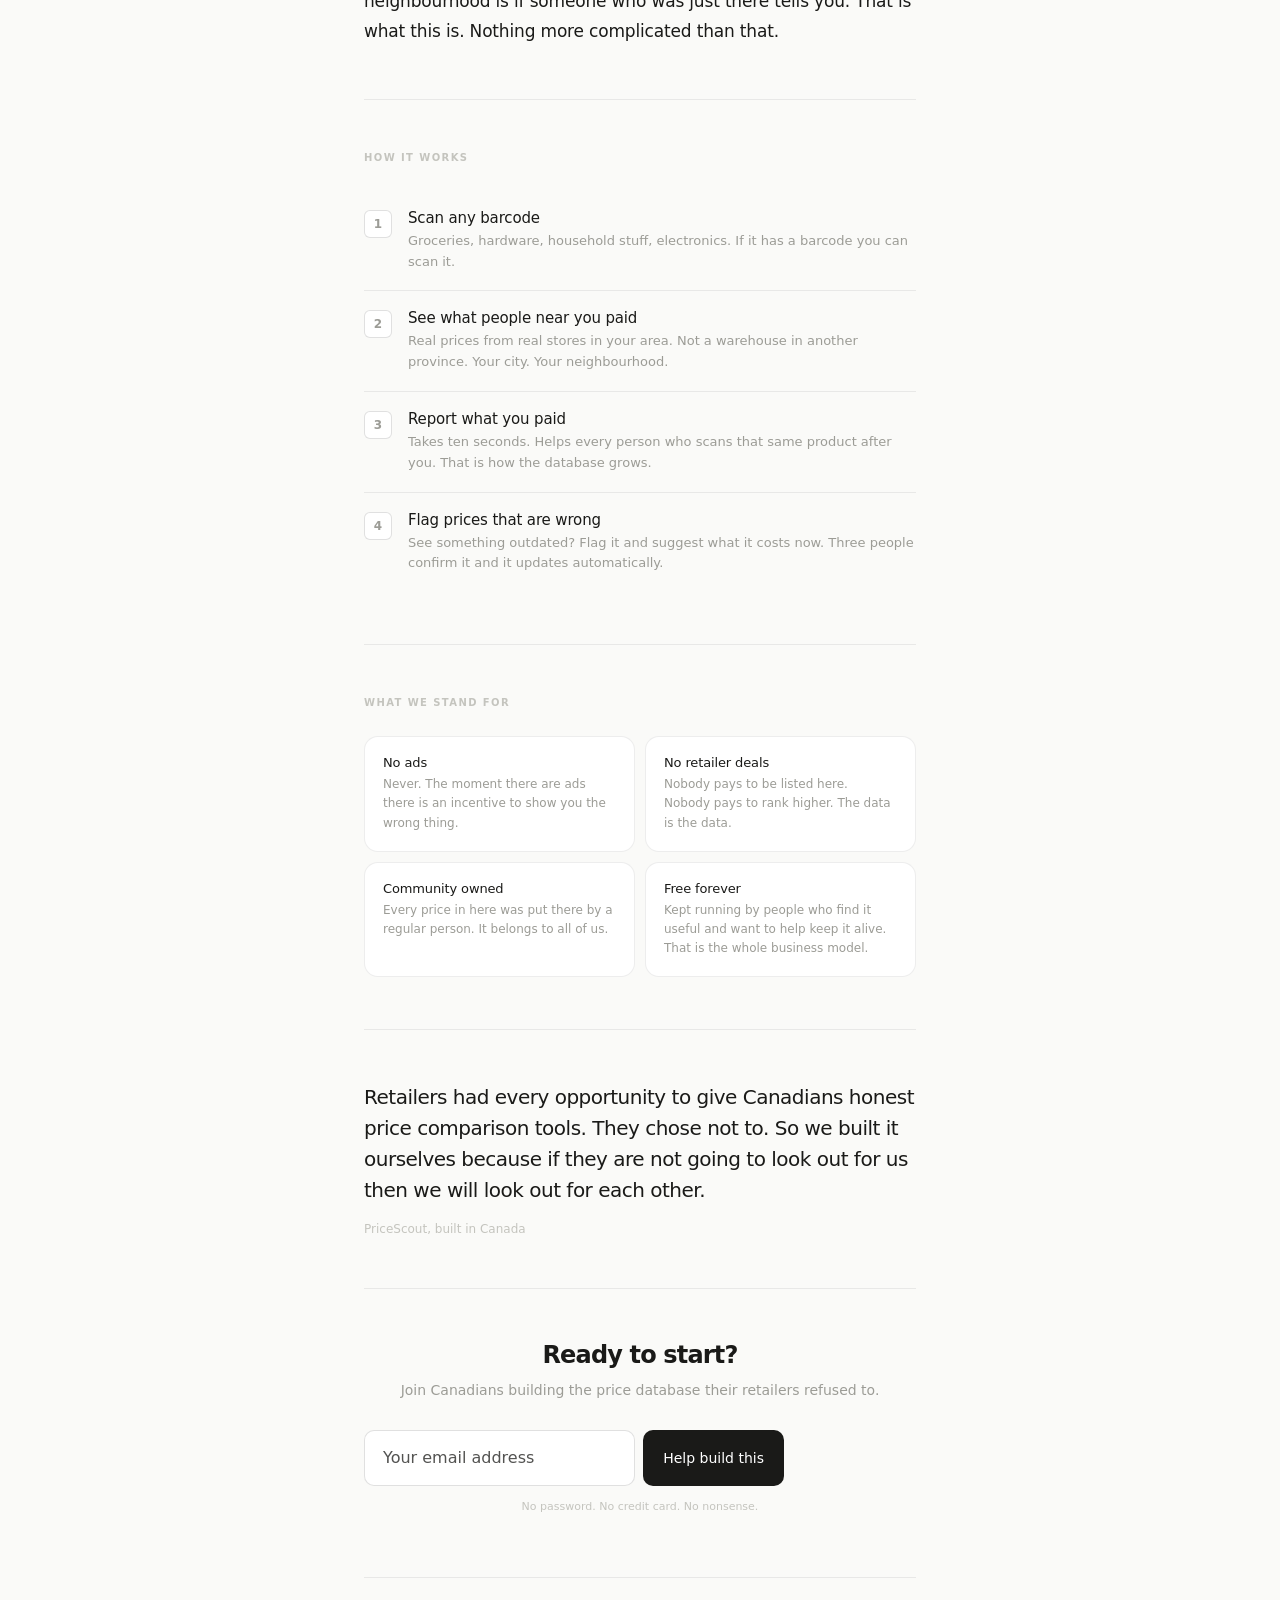
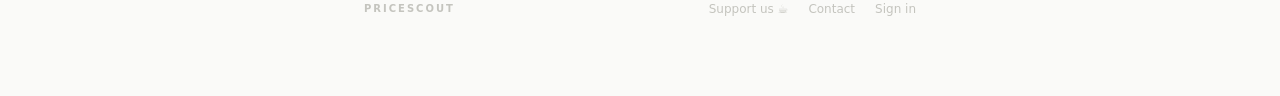
==== commit ddaa9364: "update14" ====
--- a/index.html
+++ b/index.html
@@ -508,7 +508,7 @@
       <input type="email" class="signup-email" id="heroEmail" placeholder="Your email address" autocomplete="email" inputmode="email" />
       <button class="signup-btn" id="heroSignupBtn">Help build this</button>
     </div>
-    <div class="hero-note">No password. No personal information. Just your email to prove you are human.</div>
+    <div class="hero-note" style="text-align:center;">No password. No personal information. Just your email to prove you are human.</div>
   </section>
 
   <section class="story">
